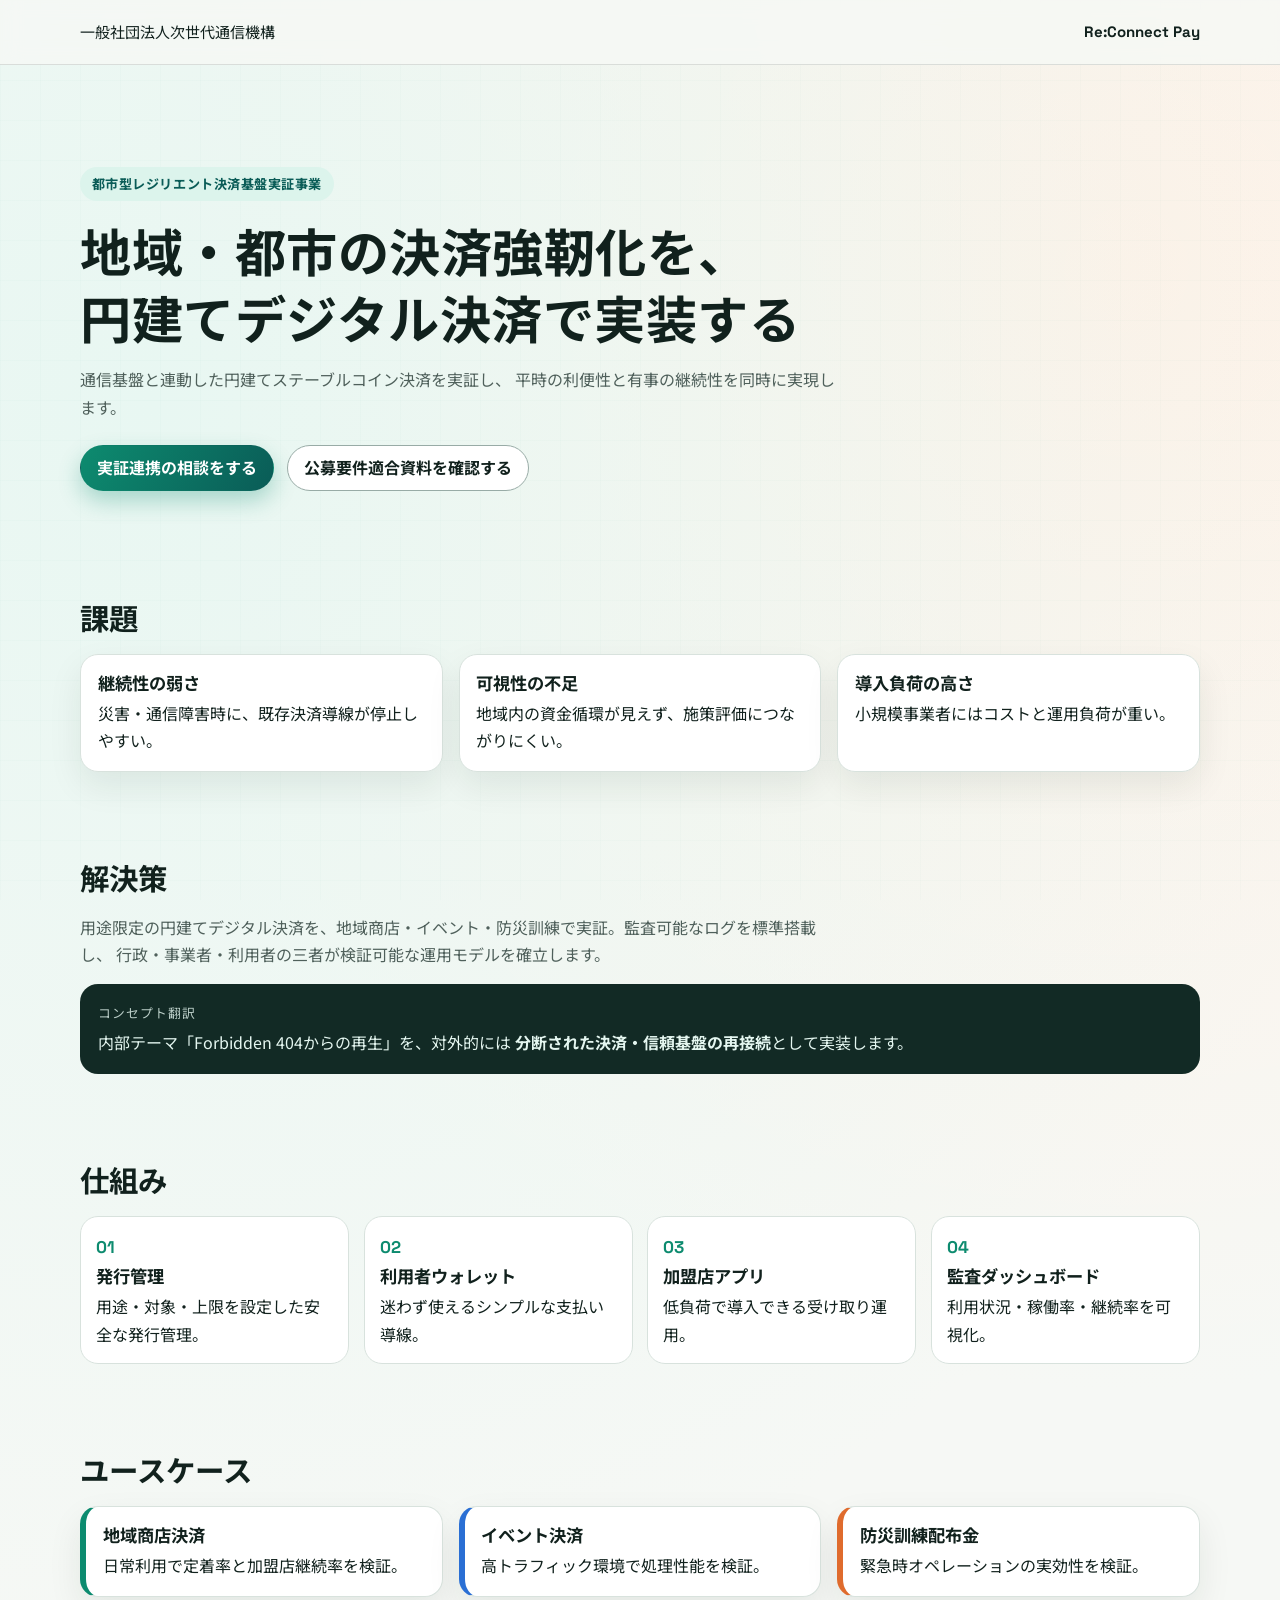
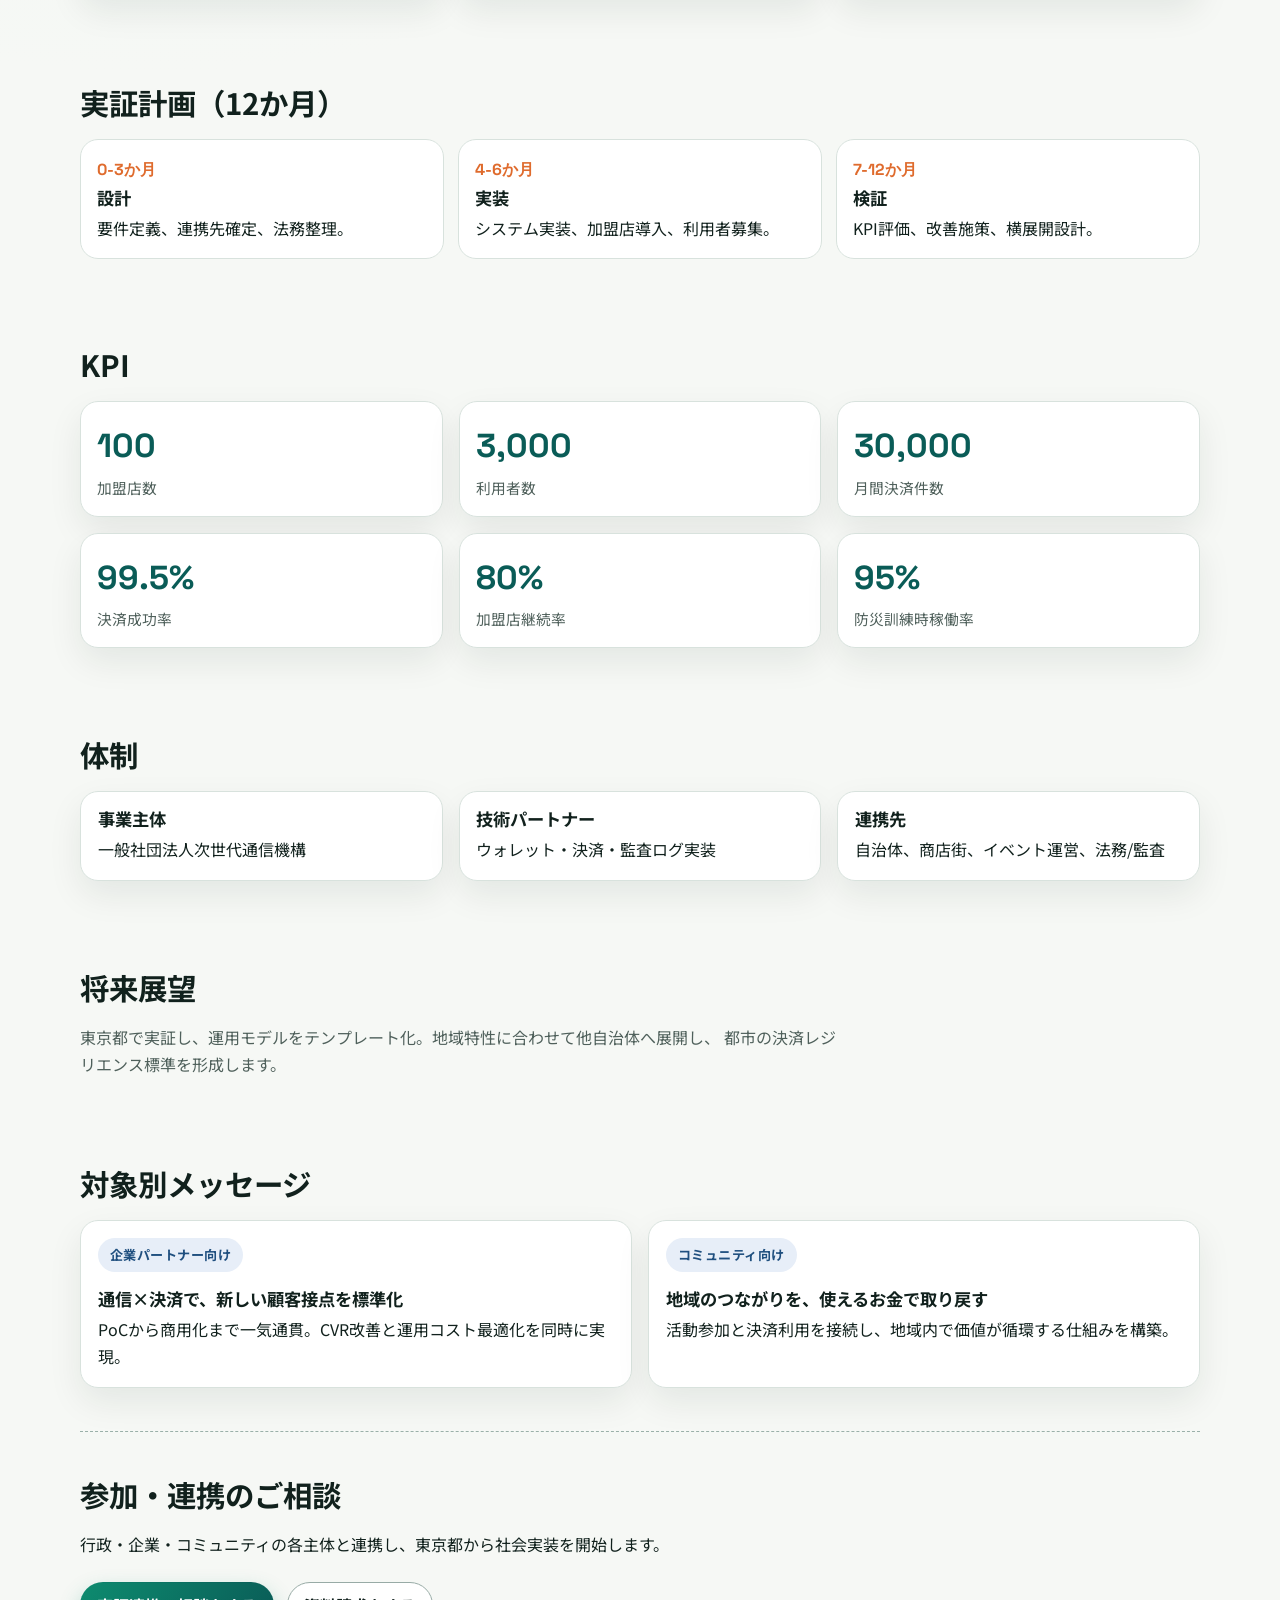
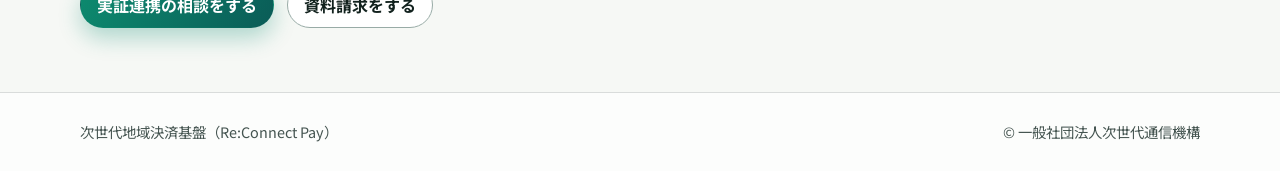
==== web/lp/index.html @ b2525b26 "Add production-ready LP page for Re:Connect Pay" ====
<!doctype html>
<html lang="ja">
  <head>
    <meta charset="UTF-8" />
    <meta name="viewport" content="width=device-width, initial-scale=1.0" />
    <title>次世代地域決済基盤 | Re:Connect Pay</title>
    <meta
      name="description"
      content="地域・都市の決済強靭化を、円建てデジタル決済で実装する。一般社団法人次世代通信機構の実証プロジェクト。"
    />
    <link rel="preconnect" href="https://fonts.googleapis.com" />
    <link rel="preconnect" href="https://fonts.gstatic.com" crossorigin />
    <link
      href="https://fonts.googleapis.com/css2?family=Noto+Sans+JP:wght@400;500;700;900&family=Space+Grotesk:wght@500;700&display=swap"
      rel="stylesheet"
    />
    <link rel="stylesheet" href="styles.css" />
  </head>
  <body>
    <div class="ambient" aria-hidden="true"></div>

    <header class="topbar">
      <div class="container topbar-inner">
        <p class="brand-ja">一般社団法人次世代通信機構</p>
        <p class="brand-en">Re:Connect Pay</p>
      </div>
    </header>

    <main>
      <section class="hero container fade-up">
        <p class="chip">都市型レジリエント決済基盤実証事業</p>
        <h1>地域・都市の決済強靭化を、<br />円建てデジタル決済で実装する</h1>
        <p class="hero-copy">
          通信基盤と連動した円建てステーブルコイン決済を実証し、
          平時の利便性と有事の継続性を同時に実現します。
        </p>
        <div class="cta-row">
          <a class="btn primary" href="#contact">実証連携の相談をする</a>
          <a class="btn ghost" href="#kpi">公募要件適合資料を確認する</a>
        </div>
      </section>

      <section class="section container fade-up" id="problem">
        <h2>課題</h2>
        <div class="grid three">
          <article class="card">
            <h3>継続性の弱さ</h3>
            <p>災害・通信障害時に、既存決済導線が停止しやすい。</p>
          </article>
          <article class="card">
            <h3>可視性の不足</h3>
            <p>地域内の資金循環が見えず、施策評価につながりにくい。</p>
          </article>
          <article class="card">
            <h3>導入負荷の高さ</h3>
            <p>小規模事業者にはコストと運用負荷が重い。</p>
          </article>
        </div>
      </section>

      <section class="section container fade-up" id="solution">
        <h2>解決策</h2>
        <p class="lead">
          用途限定の円建てデジタル決済を、地域商店・イベント・防災訓練で実証。監査可能なログを標準搭載し、
          行政・事業者・利用者の三者が検証可能な運用モデルを確立します。
        </p>
        <div class="panel">
          <p class="panel-label">コンセプト翻訳</p>
          <p>
            内部テーマ「Forbidden 404からの再生」を、対外的には
            <strong>分断された決済・信頼基盤の再接続</strong>として実装します。
          </p>
        </div>
      </section>

      <section class="section container fade-up" id="mechanism">
        <h2>仕組み</h2>
        <div class="flow">
          <div class="flow-item">
            <p class="step">01</p>
            <h3>発行管理</h3>
            <p>用途・対象・上限を設定した安全な発行管理。</p>
          </div>
          <div class="flow-item">
            <p class="step">02</p>
            <h3>利用者ウォレット</h3>
            <p>迷わず使えるシンプルな支払い導線。</p>
          </div>
          <div class="flow-item">
            <p class="step">03</p>
            <h3>加盟店アプリ</h3>
            <p>低負荷で導入できる受け取り運用。</p>
          </div>
          <div class="flow-item">
            <p class="step">04</p>
            <h3>監査ダッシュボード</h3>
            <p>利用状況・稼働率・継続率を可視化。</p>
          </div>
        </div>
      </section>

      <section class="section container fade-up" id="usecase">
        <h2>ユースケース</h2>
        <div class="grid three">
          <article class="card accent-a">
            <h3>地域商店決済</h3>
            <p>日常利用で定着率と加盟店継続率を検証。</p>
          </article>
          <article class="card accent-b">
            <h3>イベント決済</h3>
            <p>高トラフィック環境で処理性能を検証。</p>
          </article>
          <article class="card accent-c">
            <h3>防災訓練配布金</h3>
            <p>緊急時オペレーションの実効性を検証。</p>
          </article>
        </div>
      </section>

      <section class="section container fade-up" id="plan">
        <h2>実証計画（12か月）</h2>
        <div class="timeline">
          <article>
            <p class="period">0-3か月</p>
            <h3>設計</h3>
            <p>要件定義、連携先確定、法務整理。</p>
          </article>
          <article>
            <p class="period">4-6か月</p>
            <h3>実装</h3>
            <p>システム実装、加盟店導入、利用者募集。</p>
          </article>
          <article>
            <p class="period">7-12か月</p>
            <h3>検証</h3>
            <p>KPI評価、改善施策、横展開設計。</p>
          </article>
        </div>
      </section>

      <section class="section container fade-up" id="kpi">
        <h2>KPI</h2>
        <div class="grid kpi-grid">
          <article class="kpi">
            <p class="kpi-value">100</p>
            <p class="kpi-label">加盟店数</p>
          </article>
          <article class="kpi">
            <p class="kpi-value">3,000</p>
            <p class="kpi-label">利用者数</p>
          </article>
          <article class="kpi">
            <p class="kpi-value">30,000</p>
            <p class="kpi-label">月間決済件数</p>
          </article>
          <article class="kpi">
            <p class="kpi-value">99.5%</p>
            <p class="kpi-label">決済成功率</p>
          </article>
          <article class="kpi">
            <p class="kpi-value">80%</p>
            <p class="kpi-label">加盟店継続率</p>
          </article>
          <article class="kpi">
            <p class="kpi-value">95%</p>
            <p class="kpi-label">防災訓練時稼働率</p>
          </article>
        </div>
      </section>

      <section class="section container fade-up" id="team">
        <h2>体制</h2>
        <div class="grid three">
          <article class="card">
            <h3>事業主体</h3>
            <p>一般社団法人次世代通信機構</p>
          </article>
          <article class="card">
            <h3>技術パートナー</h3>
            <p>ウォレット・決済・監査ログ実装</p>
          </article>
          <article class="card">
            <h3>連携先</h3>
            <p>自治体、商店街、イベント運営、法務/監査</p>
          </article>
        </div>
      </section>

      <section class="section container fade-up" id="future">
        <h2>将来展望</h2>
        <p class="lead">
          東京都で実証し、運用モデルをテンプレート化。地域特性に合わせて他自治体へ展開し、
          都市の決済レジリエンス標準を形成します。
        </p>
      </section>

      <section class="section container fade-up" id="variants">
        <h2>対象別メッセージ</h2>
        <div class="grid two">
          <article class="card">
            <p class="chip alt">企業パートナー向け</p>
            <h3>通信×決済で、新しい顧客接点を標準化</h3>
            <p>PoCから商用化まで一気通貫。CVR改善と運用コスト最適化を同時に実現。</p>
          </article>
          <article class="card">
            <p class="chip alt">コミュニティ向け</p>
            <h3>地域のつながりを、使えるお金で取り戻す</h3>
            <p>活動参加と決済利用を接続し、地域内で価値が循環する仕組みを構築。</p>
          </article>
        </div>
      </section>

      <section class="section container contact fade-up" id="contact">
        <h2>参加・連携のご相談</h2>
        <p>
          行政・企業・コミュニティの各主体と連携し、東京都から社会実装を開始します。
        </p>
        <div class="cta-row">
          <a class="btn primary" href="mailto:info@example.org?subject=実証連携の相談">実証連携の相談をする</a>
          <a class="btn ghost" href="mailto:info@example.org?subject=資料請求">資料請求をする</a>
        </div>
      </section>
    </main>

    <footer class="footer">
      <div class="container footer-inner">
        <p>次世代地域決済基盤（Re:Connect Pay）</p>
        <p>© 一般社団法人次世代通信機構</p>
      </div>
    </footer>
  </body>
</html>
---- web/lp/styles.css ----
:root {
  --bg: #f6f8f5;
  --surface: #ffffff;
  --ink: #11211d;
  --muted: #4f605b;
  --line: #d8e2dd;
  --brand: #0d8b6f;
  --brand-deep: #0a5c57;
  --signal: #df6b2d;
  --radius: 18px;
  --shadow: 0 14px 34px rgba(17, 33, 29, 0.08);
}

* {
  box-sizing: border-box;
}

html,
body {
  margin: 0;
  padding: 0;
}

body {
  font-family: "Noto Sans JP", sans-serif;
  color: var(--ink);
  background: radial-gradient(circle at 12% 12%, #e8f7f2 0, transparent 40%),
    radial-gradient(circle at 88% 8%, #fff1e6 0, transparent 34%), var(--bg);
  line-height: 1.7;
}

.ambient {
  position: fixed;
  inset: 0;
  background-image: linear-gradient(
      rgba(13, 139, 111, 0.05) 1px,
      transparent 1px
    ),
    linear-gradient(90deg, rgba(13, 139, 111, 0.05) 1px, transparent 1px);
  background-size: 40px 40px;
  opacity: 0.35;
  pointer-events: none;
  z-index: -1;
}

.container {
  width: min(1120px, calc(100% - 2.4rem));
  margin: 0 auto;
}

.topbar {
  border-bottom: 1px solid rgba(17, 33, 29, 0.12);
  backdrop-filter: blur(10px);
  background: rgba(246, 248, 245, 0.85);
  position: sticky;
  top: 0;
  z-index: 40;
}

.topbar-inner {
  display: flex;
  justify-content: space-between;
  align-items: center;
  min-height: 64px;
}

.brand-ja,
.brand-en {
  margin: 0;
  font-size: 0.94rem;
}

.brand-en {
  font-family: "Space Grotesk", sans-serif;
  font-weight: 700;
}

.hero {
  padding: 6.4rem 0 4rem;
}

.chip {
  display: inline-flex;
  padding: 0.36rem 0.74rem;
  border-radius: 999px;
  background: #dcf4ec;
  color: var(--brand-deep);
  font-size: 0.82rem;
  font-weight: 700;
  letter-spacing: 0.04em;
  margin: 0 0 1rem;
}

.chip.alt {
  background: #e7eef8;
  color: #1f4f7f;
}

h1,
h2,
h3 {
  margin: 0;
  line-height: 1.3;
}

h1 {
  font-size: clamp(2rem, 4vw, 3.6rem);
  letter-spacing: 0.01em;
  margin-bottom: 1rem;
}

h2 {
  font-size: clamp(1.5rem, 2.3vw, 2.2rem);
  margin-bottom: 1.1rem;
}

h3 {
  font-size: 1.08rem;
  margin-bottom: 0.35rem;
}

p {
  margin: 0;
}

.hero-copy,
.lead {
  color: var(--muted);
  max-width: 760px;
}

.cta-row {
  margin-top: 1.5rem;
  display: flex;
  gap: 0.8rem;
  flex-wrap: wrap;
}

.btn {
  display: inline-flex;
  align-items: center;
  justify-content: center;
  min-height: 46px;
  padding: 0.2rem 1rem;
  border-radius: 999px;
  border: 1px solid transparent;
  font-weight: 700;
  text-decoration: none;
  transition: transform 0.2s ease, box-shadow 0.2s ease, background 0.2s ease;
}

.btn.primary {
  background: linear-gradient(120deg, var(--brand) 0%, var(--brand-deep) 100%);
  color: #fff;
  box-shadow: 0 10px 22px rgba(13, 139, 111, 0.3);
}

.btn.ghost {
  border-color: #98aba6;
  color: var(--ink);
  background: #fff;
}

.btn:hover {
  transform: translateY(-1px);
}

.section {
  padding: 2.7rem 0;
}

.grid {
  display: grid;
  gap: 1rem;
}

.grid.three {
  grid-template-columns: repeat(3, minmax(0, 1fr));
}

.grid.two {
  grid-template-columns: repeat(2, minmax(0, 1fr));
}

.card {
  background: var(--surface);
  border: 1px solid var(--line);
  border-radius: var(--radius);
  padding: 1.05rem;
  box-shadow: var(--shadow);
}

.accent-a {
  border-left: 6px solid #0c8b6f;
}

.accent-b {
  border-left: 6px solid #2a6fd4;
}

.accent-c {
  border-left: 6px solid #df6b2d;
}

.panel {
  margin-top: 1rem;
  background: #122a25;
  color: #e4f6f0;
  border-radius: var(--radius);
  padding: 1.1rem;
}

.panel-label {
  font-size: 0.8rem;
  letter-spacing: 0.08em;
  text-transform: uppercase;
  opacity: 0.8;
  margin-bottom: 0.35rem;
}

.flow {
  display: grid;
  grid-template-columns: repeat(4, minmax(0, 1fr));
  gap: 0.9rem;
}

.flow-item {
  background: var(--surface);
  border: 1px solid var(--line);
  border-radius: var(--radius);
  padding: 0.95rem;
}

.step {
  display: inline-flex;
  font-family: "Space Grotesk", sans-serif;
  color: var(--brand);
  font-weight: 700;
  font-size: 1.06rem;
  margin-bottom: 0.25rem;
}

.timeline {
  display: grid;
  grid-template-columns: repeat(3, minmax(0, 1fr));
  gap: 0.9rem;
}

.timeline article {
  border: 1px solid var(--line);
  border-radius: var(--radius);
  background: #fff;
  padding: 1rem;
}

.period {
  font-family: "Space Grotesk", sans-serif;
  color: var(--signal);
  font-weight: 700;
  margin-bottom: 0.2rem;
}

.kpi-grid {
  grid-template-columns: repeat(3, minmax(0, 1fr));
}

.kpi {
  background: #fff;
  border: 1px solid var(--line);
  border-radius: var(--radius);
  padding: 1rem;
  box-shadow: var(--shadow);
}

.kpi-value {
  font-size: clamp(1.6rem, 2.6vw, 2.4rem);
  font-family: "Space Grotesk", sans-serif;
  font-weight: 700;
  color: var(--brand-deep);
}

.kpi-label {
  color: var(--muted);
  font-size: 0.92rem;
}

.contact {
  border-top: 1px dashed #9bb0a9;
}

.footer {
  margin-top: 1.3rem;
  border-top: 1px solid rgba(17, 33, 29, 0.15);
  background: rgba(255, 255, 255, 0.7);
}

.footer-inner {
  min-height: 78px;
  display: flex;
  justify-content: space-between;
  align-items: center;
  gap: 1rem;
  color: #445450;
  font-size: 0.9rem;
}

.fade-up {
  animation: fadeUp 0.6s ease both;
}

.section.fade-up {
  animation-delay: 0.08s;
}

@keyframes fadeUp {
  from {
    opacity: 0;
    transform: translateY(10px);
  }
  to {
    opacity: 1;
    transform: translateY(0);
  }
}

@media (max-width: 980px) {
  .grid.three,
  .flow,
  .timeline,
  .kpi-grid {
    grid-template-columns: repeat(2, minmax(0, 1fr));
  }
}

@media (max-width: 720px) {
  .hero {
    padding-top: 4.6rem;
  }

  .grid.three,
  .grid.two,
  .flow,
  .timeline,
  .kpi-grid,
  .footer-inner {
    grid-template-columns: 1fr;
    display: grid;
  }

  .footer-inner {
    padding: 0.9rem 0;
  }

  .topbar-inner {
    min-height: 58px;
    flex-direction: column;
    justify-content: center;
    align-items: flex-start;
    gap: 0.12rem;
    padding: 0.45rem 0;
  }
}
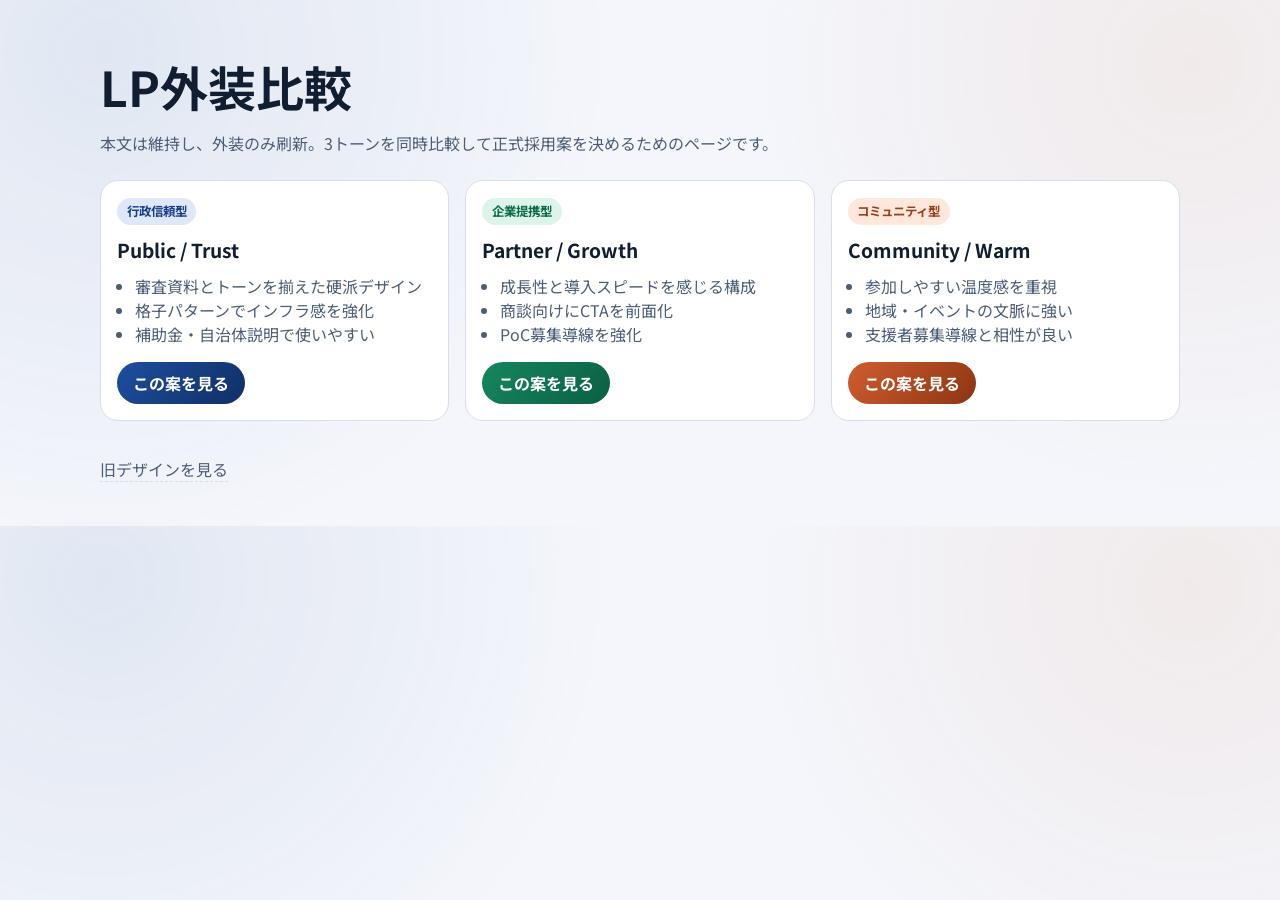
==== commit b657bd6a: "Add three LP visual variants and comparison hub" ====
--- a/web/lp/index.html
+++ b/web/lp/index.html
@@ -3,230 +3,121 @@
   <head>
     <meta charset="UTF-8" />
     <meta name="viewport" content="width=device-width, initial-scale=1.0" />
-    <title>次世代地域決済基盤 | Re:Connect Pay</title>
-    <meta
-      name="description"
-      content="地域・都市の決済強靭化を、円建てデジタル決済で実装する。一般社団法人次世代通信機構の実証プロジェクト。"
-    />
+    <title>LP外装比較 | Re:Connect Pay</title>
+    <meta name="description" content="行政信頼型・企業提携型・コミュニティ型のLP外装比較ページ。" />
     <link rel="preconnect" href="https://fonts.googleapis.com" />
     <link rel="preconnect" href="https://fonts.gstatic.com" crossorigin />
-    <link
-      href="https://fonts.googleapis.com/css2?family=Noto+Sans+JP:wght@400;500;700;900&family=Space+Grotesk:wght@500;700&display=swap"
-      rel="stylesheet"
-    />
-    <link rel="stylesheet" href="styles.css" />
+    <link href="https://fonts.googleapis.com/css2?family=Noto+Sans+JP:wght@400;500;700;900&family=Space+Grotesk:wght@500;700&display=swap" rel="stylesheet" />
+    <style>
+      :root {
+        --bg: #f4f6fb;
+        --ink: #111d30;
+        --muted: #4c5d77;
+        --line: #d6deeb;
+        --a: #1d4f9f;
+        --b: #12845d;
+        --c: #c85d2e;
+      }
+      * { box-sizing: border-box; }
+      body {
+        margin: 0;
+        font-family: "Noto Sans JP", sans-serif;
+        color: var(--ink);
+        background: radial-gradient(circle at 8% 10%, rgba(29,79,159,.09), transparent 40%),
+          radial-gradient(circle at 93% 12%, rgba(200,93,46,.08), transparent 34%), var(--bg);
+      }
+      .wrap { width: min(1080px, calc(100% - 2rem)); margin: 0 auto; }
+      header { padding: 3.2rem 0 1.6rem; }
+      h1 { margin: 0 0 .6rem; font-size: clamp(1.8rem, 4vw, 3rem); }
+      p { margin: 0; color: var(--muted); }
+      .cards {
+        display: grid;
+        grid-template-columns: repeat(3, minmax(0, 1fr));
+        gap: 1rem;
+        padding-bottom: 2.2rem;
+      }
+      .card {
+        background: #fff;
+        border: 1px solid var(--line);
+        border-radius: 18px;
+        padding: 1rem;
+      }
+      .tag { display: inline-flex; border-radius: 999px; padding: .28rem .6rem; font-size: .78rem; font-weight: 700; margin-bottom: .7rem; }
+      .ta { background: #dfe8f8; color: #173f83; }
+      .tb { background: #ddf4ea; color: #0c6a4a; }
+      .tc { background: #ffe8db; color: #9a3e1a; }
+      .card h2 { margin: 0 0 .5rem; font-size: 1.2rem; }
+      .card ul { margin: .65rem 0 1rem 1.1rem; padding: 0; color: var(--muted); }
+      .btn {
+        display: inline-flex;
+        min-height: 42px;
+        align-items: center;
+        border-radius: 999px;
+        padding: 0 1rem;
+        text-decoration: none;
+        color: #fff;
+        font-weight: 700;
+      }
+      .ba { background: linear-gradient(130deg, #1d4f9f, #102f66); }
+      .bb { background: linear-gradient(130deg, #15875f, #0a5f42); }
+      .bc { background: linear-gradient(130deg, #d05d2f, #8d3512); }
+      .footer-links {
+        display: flex;
+        gap: .7rem;
+        flex-wrap: wrap;
+        padding-bottom: 2.8rem;
+      }
+      .footer-links a { color: var(--muted); text-decoration: none; border-bottom: 1px dashed var(--line); }
+      @media (max-width: 860px) {
+        .cards { grid-template-columns: 1fr; }
+      }
+    </style>
   </head>
   <body>
-    <div class="ambient" aria-hidden="true"></div>
+    <div class="wrap">
+      <header>
+        <h1>LP外装比較</h1>
+        <p>本文は維持し、外装のみ刷新。3トーンを同時比較して正式採用案を決めるためのページです。</p>
+      </header>
 
-    <header class="topbar">
-      <div class="container topbar-inner">
-        <p class="brand-ja">一般社団法人次世代通信機構</p>
-        <p class="brand-en">Re:Connect Pay</p>
-      </div>
-    </header>
+      <section class="cards">
+        <article class="card">
+          <span class="tag ta">行政信頼型</span>
+          <h2>Public / Trust</h2>
+          <ul>
+            <li>審査資料とトーンを揃えた硬派デザイン</li>
+            <li>格子パターンでインフラ感を強化</li>
+            <li>補助金・自治体説明で使いやすい</li>
+          </ul>
+          <a class="btn ba" href="admin.html">この案を見る</a>
+        </article>
 
-    <main>
-      <section class="hero container fade-up">
-        <p class="chip">都市型レジリエント決済基盤実証事業</p>
-        <h1>地域・都市の決済強靭化を、<br />円建てデジタル決済で実装する</h1>
-        <p class="hero-copy">
-          通信基盤と連動した円建てステーブルコイン決済を実証し、
-          平時の利便性と有事の継続性を同時に実現します。
-        </p>
-        <div class="cta-row">
-          <a class="btn primary" href="#contact">実証連携の相談をする</a>
-          <a class="btn ghost" href="#kpi">公募要件適合資料を確認する</a>
-        </div>
+        <article class="card">
+          <span class="tag tb">企業提携型</span>
+          <h2>Partner / Growth</h2>
+          <ul>
+            <li>成長性と導入スピードを感じる構成</li>
+            <li>商談向けにCTAを前面化</li>
+            <li>PoC募集導線を強化</li>
+          </ul>
+          <a class="btn bb" href="business.html">この案を見る</a>
+        </article>
+
+        <article class="card">
+          <span class="tag tc">コミュニティ型</span>
+          <h2>Community / Warm</h2>
+          <ul>
+            <li>参加しやすい温度感を重視</li>
+            <li>地域・イベントの文脈に強い</li>
+            <li>支援者募集導線と相性が良い</li>
+          </ul>
+          <a class="btn bc" href="community.html">この案を見る</a>
+        </article>
       </section>
 
-      <section class="section container fade-up" id="problem">
-        <h2>課題</h2>
-        <div class="grid three">
-          <article class="card">
-            <h3>継続性の弱さ</h3>
-            <p>災害・通信障害時に、既存決済導線が停止しやすい。</p>
-          </article>
-          <article class="card">
-            <h3>可視性の不足</h3>
-            <p>地域内の資金循環が見えず、施策評価につながりにくい。</p>
-          </article>
-          <article class="card">
-            <h3>導入負荷の高さ</h3>
-            <p>小規模事業者にはコストと運用負荷が重い。</p>
-          </article>
-        </div>
-      </section>
-
-      <section class="section container fade-up" id="solution">
-        <h2>解決策</h2>
-        <p class="lead">
-          用途限定の円建てデジタル決済を、地域商店・イベント・防災訓練で実証。監査可能なログを標準搭載し、
-          行政・事業者・利用者の三者が検証可能な運用モデルを確立します。
-        </p>
-        <div class="panel">
-          <p class="panel-label">コンセプト翻訳</p>
-          <p>
-            内部テーマ「Forbidden 404からの再生」を、対外的には
-            <strong>分断された決済・信頼基盤の再接続</strong>として実装します。
-          </p>
-        </div>
-      </section>
-
-      <section class="section container fade-up" id="mechanism">
-        <h2>仕組み</h2>
-        <div class="flow">
-          <div class="flow-item">
-            <p class="step">01</p>
-            <h3>発行管理</h3>
-            <p>用途・対象・上限を設定した安全な発行管理。</p>
-          </div>
-          <div class="flow-item">
-            <p class="step">02</p>
-            <h3>利用者ウォレット</h3>
-            <p>迷わず使えるシンプルな支払い導線。</p>
-          </div>
-          <div class="flow-item">
-            <p class="step">03</p>
-            <h3>加盟店アプリ</h3>
-            <p>低負荷で導入できる受け取り運用。</p>
-          </div>
-          <div class="flow-item">
-            <p class="step">04</p>
-            <h3>監査ダッシュボード</h3>
-            <p>利用状況・稼働率・継続率を可視化。</p>
-          </div>
-        </div>
-      </section>
-
-      <section class="section container fade-up" id="usecase">
-        <h2>ユースケース</h2>
-        <div class="grid three">
-          <article class="card accent-a">
-            <h3>地域商店決済</h3>
-            <p>日常利用で定着率と加盟店継続率を検証。</p>
-          </article>
-          <article class="card accent-b">
-            <h3>イベント決済</h3>
-            <p>高トラフィック環境で処理性能を検証。</p>
-          </article>
-          <article class="card accent-c">
-            <h3>防災訓練配布金</h3>
-            <p>緊急時オペレーションの実効性を検証。</p>
-          </article>
-        </div>
-      </section>
-
-      <section class="section container fade-up" id="plan">
-        <h2>実証計画（12か月）</h2>
-        <div class="timeline">
-          <article>
-            <p class="period">0-3か月</p>
-            <h3>設計</h3>
-            <p>要件定義、連携先確定、法務整理。</p>
-          </article>
-          <article>
-            <p class="period">4-6か月</p>
-            <h3>実装</h3>
-            <p>システム実装、加盟店導入、利用者募集。</p>
-          </article>
-          <article>
-            <p class="period">7-12か月</p>
-            <h3>検証</h3>
-            <p>KPI評価、改善施策、横展開設計。</p>
-          </article>
-        </div>
-      </section>
-
-      <section class="section container fade-up" id="kpi">
-        <h2>KPI</h2>
-        <div class="grid kpi-grid">
-          <article class="kpi">
-            <p class="kpi-value">100</p>
-            <p class="kpi-label">加盟店数</p>
-          </article>
-          <article class="kpi">
-            <p class="kpi-value">3,000</p>
-            <p class="kpi-label">利用者数</p>
-          </article>
-          <article class="kpi">
-            <p class="kpi-value">30,000</p>
-            <p class="kpi-label">月間決済件数</p>
-          </article>
-          <article class="kpi">
-            <p class="kpi-value">99.5%</p>
-            <p class="kpi-label">決済成功率</p>
-          </article>
-          <article class="kpi">
-            <p class="kpi-value">80%</p>
-            <p class="kpi-label">加盟店継続率</p>
-          </article>
-          <article class="kpi">
-            <p class="kpi-value">95%</p>
-            <p class="kpi-label">防災訓練時稼働率</p>
-          </article>
-        </div>
-      </section>
-
-      <section class="section container fade-up" id="team">
-        <h2>体制</h2>
-        <div class="grid three">
-          <article class="card">
-            <h3>事業主体</h3>
-            <p>一般社団法人次世代通信機構</p>
-          </article>
-          <article class="card">
-            <h3>技術パートナー</h3>
-            <p>ウォレット・決済・監査ログ実装</p>
-          </article>
-          <article class="card">
-            <h3>連携先</h3>
-            <p>自治体、商店街、イベント運営、法務/監査</p>
-          </article>
-        </div>
-      </section>
-
-      <section class="section container fade-up" id="future">
-        <h2>将来展望</h2>
-        <p class="lead">
-          東京都で実証し、運用モデルをテンプレート化。地域特性に合わせて他自治体へ展開し、
-          都市の決済レジリエンス標準を形成します。
-        </p>
-      </section>
-
-      <section class="section container fade-up" id="variants">
-        <h2>対象別メッセージ</h2>
-        <div class="grid two">
-          <article class="card">
-            <p class="chip alt">企業パートナー向け</p>
-            <h3>通信×決済で、新しい顧客接点を標準化</h3>
-            <p>PoCから商用化まで一気通貫。CVR改善と運用コスト最適化を同時に実現。</p>
-          </article>
-          <article class="card">
-            <p class="chip alt">コミュニティ向け</p>
-            <h3>地域のつながりを、使えるお金で取り戻す</h3>
-            <p>活動参加と決済利用を接続し、地域内で価値が循環する仕組みを構築。</p>
-          </article>
-        </div>
-      </section>
-
-      <section class="section container contact fade-up" id="contact">
-        <h2>参加・連携のご相談</h2>
-        <p>
-          行政・企業・コミュニティの各主体と連携し、東京都から社会実装を開始します。
-        </p>
-        <div class="cta-row">
-          <a class="btn primary" href="mailto:info@example.org?subject=実証連携の相談">実証連携の相談をする</a>
-          <a class="btn ghost" href="mailto:info@example.org?subject=資料請求">資料請求をする</a>
-        </div>
-      </section>
-    </main>
-
-    <footer class="footer">
-      <div class="container footer-inner">
-        <p>次世代地域決済基盤（Re:Connect Pay）</p>
-        <p>© 一般社団法人次世代通信機構</p>
+      <div class="footer-links">
+        <a href="index-legacy.html">旧デザインを見る</a>
       </div>
-    </footer>
+    </div>
   </body>
 </html>
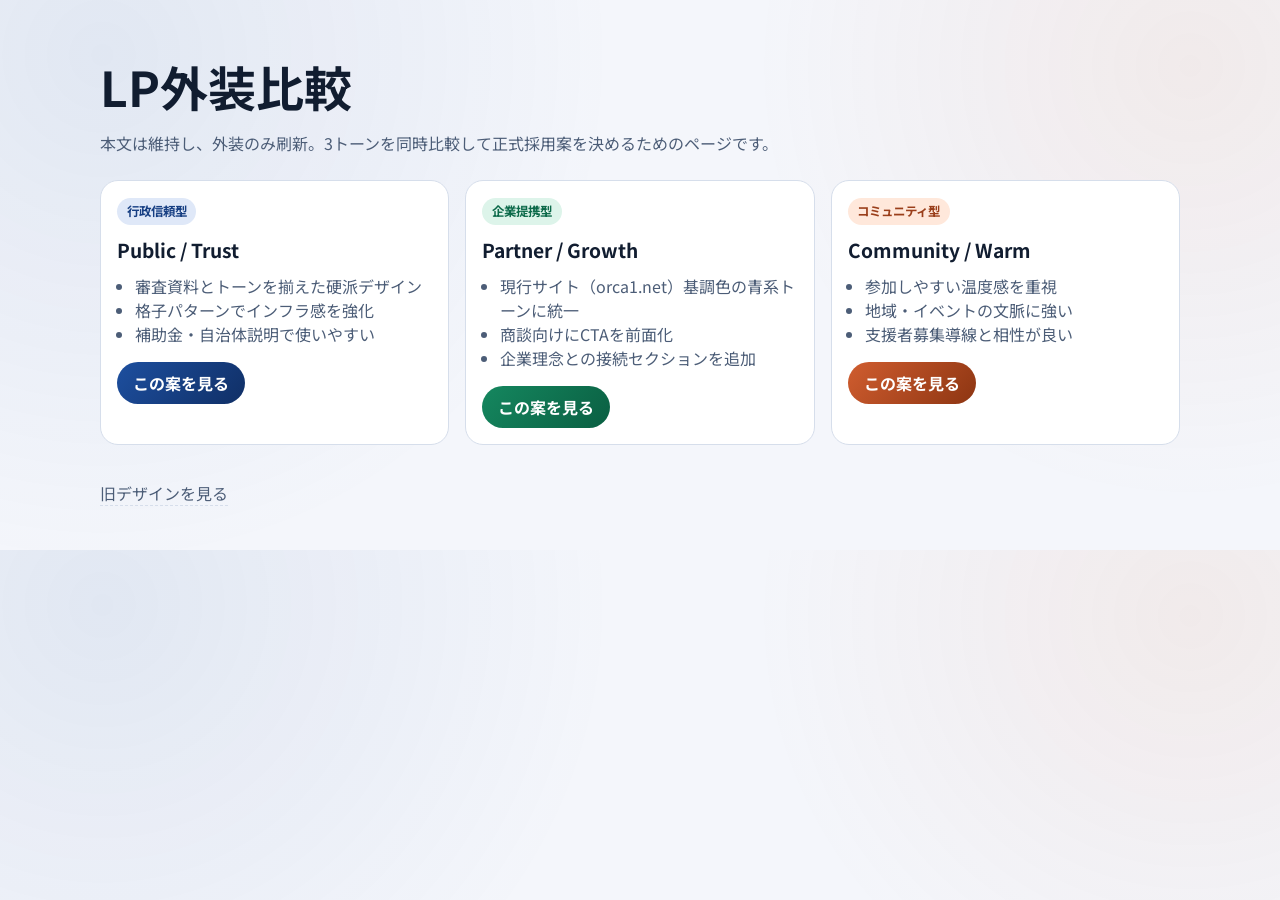
==== commit 9b4d758b: "Align business LP with orca1 brand colors and philosophy" ====
--- a/web/lp/index.html
+++ b/web/lp/index.html
@@ -96,9 +96,9 @@
           <span class="tag tb">企業提携型</span>
           <h2>Partner / Growth</h2>
           <ul>
-            <li>成長性と導入スピードを感じる構成</li>
+            <li>現行サイト（orca1.net）基調色の青系トーンに統一</li>
             <li>商談向けにCTAを前面化</li>
-            <li>PoC募集導線を強化</li>
+            <li>企業理念との接続セクションを追加</li>
           </ul>
           <a class="btn bb" href="business.html">この案を見る</a>
         </article>
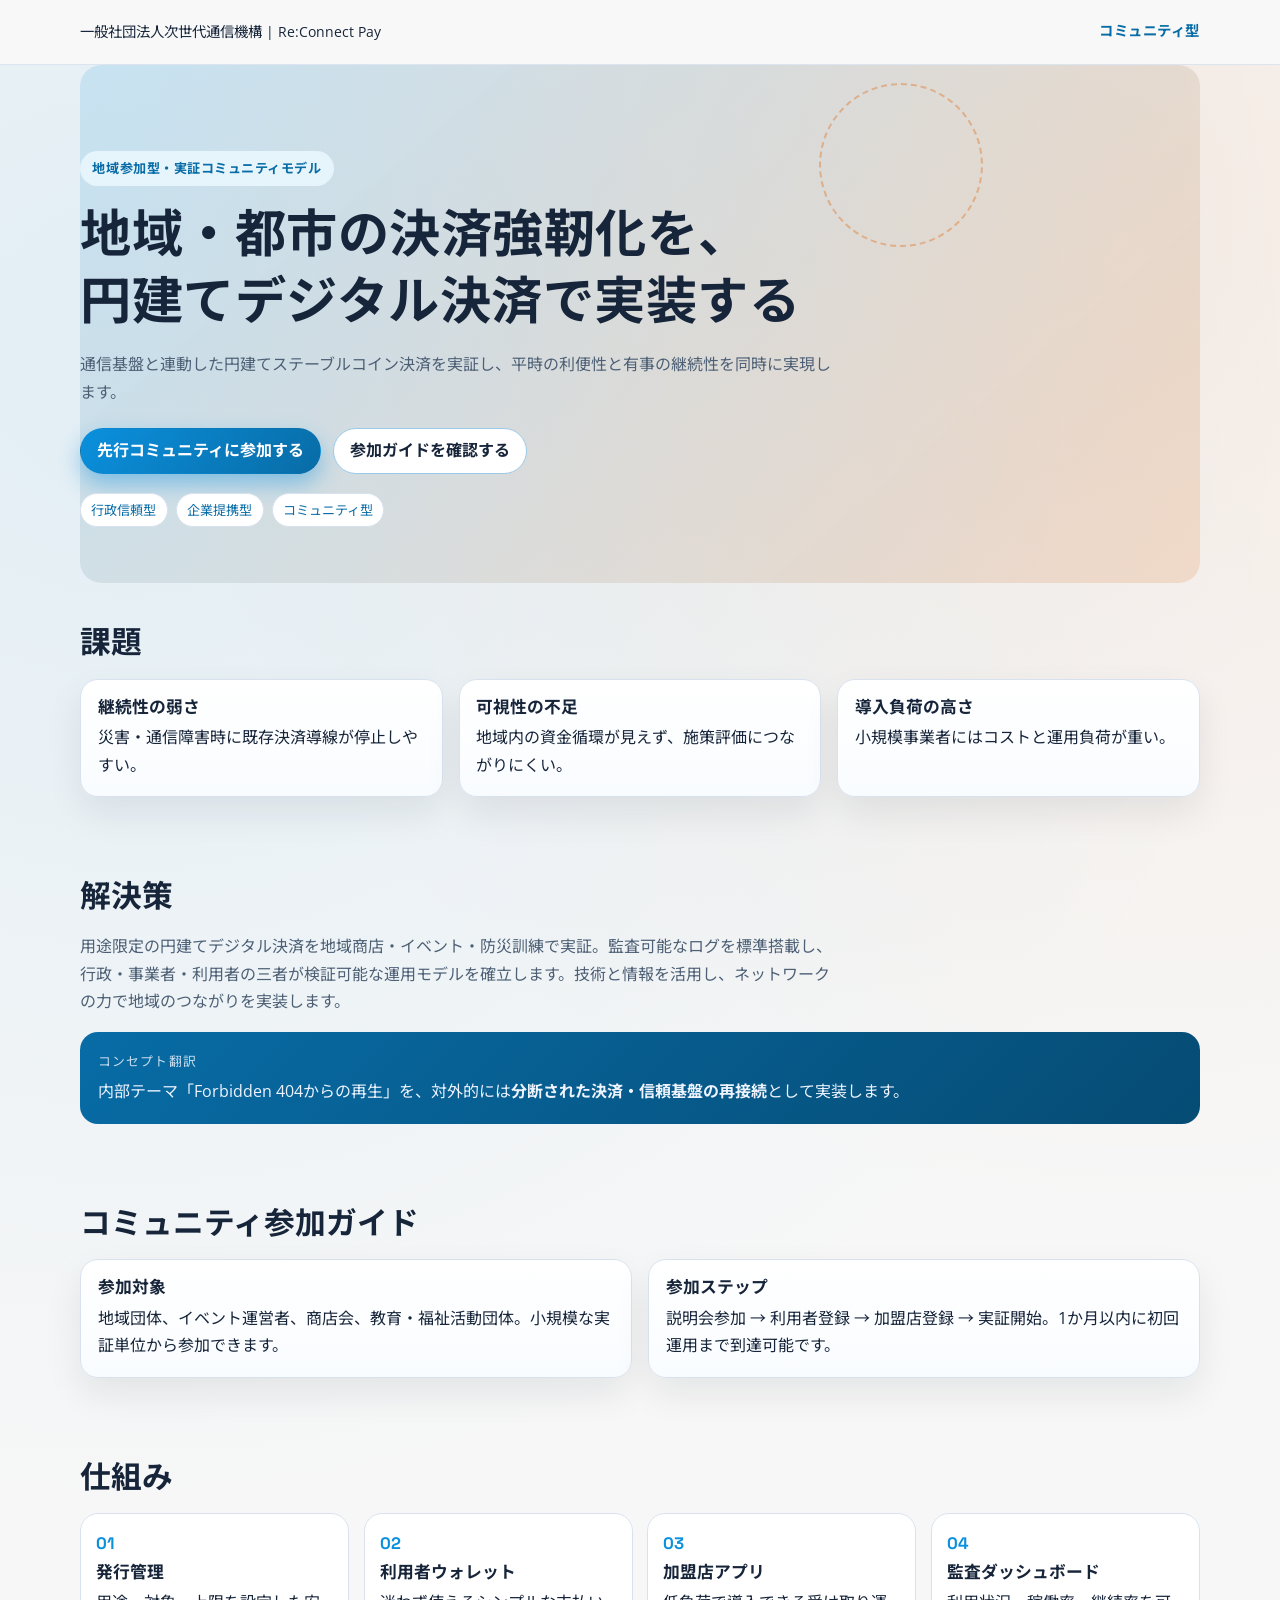
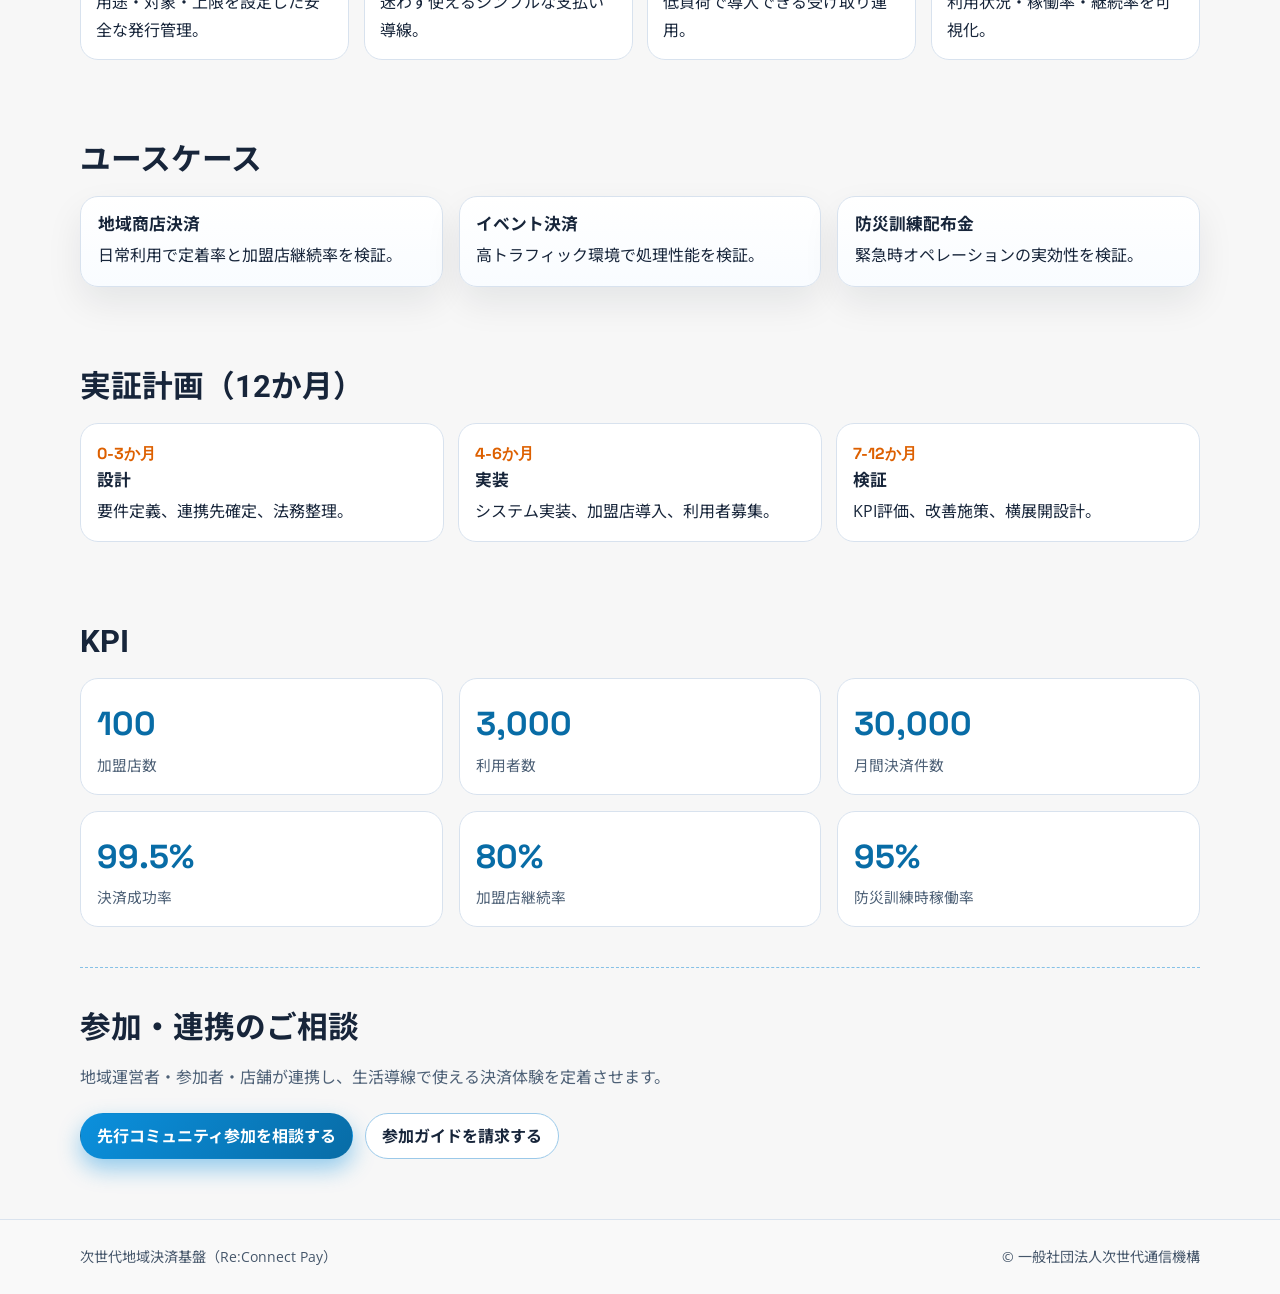
==== commit d367cc56: "Set community LP as default entry and record direction" ====
--- a/web/lp/index.html
+++ b/web/lp/index.html
@@ -3,121 +3,126 @@
   <head>
     <meta charset="UTF-8" />
     <meta name="viewport" content="width=device-width, initial-scale=1.0" />
-    <title>LP外装比較 | Re:Connect Pay</title>
-    <meta name="description" content="行政信頼型・企業提携型・コミュニティ型のLP外装比較ページ。" />
+    <title>コミュニティ型LP | 次世代地域決済基盤</title>
+    <meta name="description" content="地域コミュニティ向けに参加導線と信頼性を両立したLPデザイン。" />
     <link rel="preconnect" href="https://fonts.googleapis.com" />
     <link rel="preconnect" href="https://fonts.gstatic.com" crossorigin />
+    <link href="https://fonts.googleapis.com/css2?family=Open+Sans:wght@400;600;700&family=Roboto:wght@500;700&display=swap" rel="stylesheet" />
     <link href="https://fonts.googleapis.com/css2?family=Noto+Sans+JP:wght@400;500;700;900&family=Space+Grotesk:wght@500;700&display=swap" rel="stylesheet" />
-    <style>
-      :root {
-        --bg: #f4f6fb;
-        --ink: #111d30;
-        --muted: #4c5d77;
-        --line: #d6deeb;
-        --a: #1d4f9f;
-        --b: #12845d;
-        --c: #c85d2e;
-      }
-      * { box-sizing: border-box; }
-      body {
-        margin: 0;
-        font-family: "Noto Sans JP", sans-serif;
-        color: var(--ink);
-        background: radial-gradient(circle at 8% 10%, rgba(29,79,159,.09), transparent 40%),
-          radial-gradient(circle at 93% 12%, rgba(200,93,46,.08), transparent 34%), var(--bg);
-      }
-      .wrap { width: min(1080px, calc(100% - 2rem)); margin: 0 auto; }
-      header { padding: 3.2rem 0 1.6rem; }
-      h1 { margin: 0 0 .6rem; font-size: clamp(1.8rem, 4vw, 3rem); }
-      p { margin: 0; color: var(--muted); }
-      .cards {
-        display: grid;
-        grid-template-columns: repeat(3, minmax(0, 1fr));
-        gap: 1rem;
-        padding-bottom: 2.2rem;
-      }
-      .card {
-        background: #fff;
-        border: 1px solid var(--line);
-        border-radius: 18px;
-        padding: 1rem;
-      }
-      .tag { display: inline-flex; border-radius: 999px; padding: .28rem .6rem; font-size: .78rem; font-weight: 700; margin-bottom: .7rem; }
-      .ta { background: #dfe8f8; color: #173f83; }
-      .tb { background: #ddf4ea; color: #0c6a4a; }
-      .tc { background: #ffe8db; color: #9a3e1a; }
-      .card h2 { margin: 0 0 .5rem; font-size: 1.2rem; }
-      .card ul { margin: .65rem 0 1rem 1.1rem; padding: 0; color: var(--muted); }
-      .btn {
-        display: inline-flex;
-        min-height: 42px;
-        align-items: center;
-        border-radius: 999px;
-        padding: 0 1rem;
-        text-decoration: none;
-        color: #fff;
-        font-weight: 700;
-      }
-      .ba { background: linear-gradient(130deg, #1d4f9f, #102f66); }
-      .bb { background: linear-gradient(130deg, #15875f, #0a5f42); }
-      .bc { background: linear-gradient(130deg, #d05d2f, #8d3512); }
-      .footer-links {
-        display: flex;
-        gap: .7rem;
-        flex-wrap: wrap;
-        padding-bottom: 2.8rem;
-      }
-      .footer-links a { color: var(--muted); text-decoration: none; border-bottom: 1px dashed var(--line); }
-      @media (max-width: 860px) {
-        .cards { grid-template-columns: 1fr; }
-      }
-    </style>
+    <link rel="stylesheet" href="base.css" />
+    <link rel="stylesheet" href="theme-community.css" />
   </head>
   <body>
-    <div class="wrap">
-      <header>
-        <h1>LP外装比較</h1>
-        <p>本文は維持し、外装のみ刷新。3トーンを同時比較して正式採用案を決めるためのページです。</p>
-      </header>
+    <header class="topbar">
+      <div class="container topbar-inner">
+        <p class="brand">一般社団法人次世代通信機構 | Re:Connect Pay</p>
+        <p class="mode">コミュニティ型</p>
+      </div>
+    </header>
 
-      <section class="cards">
-        <article class="card">
-          <span class="tag ta">行政信頼型</span>
-          <h2>Public / Trust</h2>
-          <ul>
-            <li>審査資料とトーンを揃えた硬派デザイン</li>
-            <li>格子パターンでインフラ感を強化</li>
-            <li>補助金・自治体説明で使いやすい</li>
-          </ul>
-          <a class="btn ba" href="admin.html">この案を見る</a>
-        </article>
-
-        <article class="card">
-          <span class="tag tb">企業提携型</span>
-          <h2>Partner / Growth</h2>
-          <ul>
-            <li>現行サイト（orca1.net）基調色の青系トーンに統一</li>
-            <li>商談向けにCTAを前面化</li>
-            <li>企業理念との接続セクションを追加</li>
-          </ul>
-          <a class="btn bb" href="business.html">この案を見る</a>
-        </article>
-
-        <article class="card">
-          <span class="tag tc">コミュニティ型</span>
-          <h2>Community / Warm</h2>
-          <ul>
-            <li>参加しやすい温度感を重視</li>
-            <li>地域・イベントの文脈に強い</li>
-            <li>支援者募集導線と相性が良い</li>
-          </ul>
-          <a class="btn bc" href="community.html">この案を見る</a>
-        </article>
+    <main>
+      <section class="hero container fade-up">
+        <p class="chip">地域参加型・実証コミュニティモデル</p>
+        <h1>地域・都市の決済強靭化を、<br />円建てデジタル決済で実装する</h1>
+        <p class="hero-copy">通信基盤と連動した円建てステーブルコイン決済を実証し、平時の利便性と有事の継続性を同時に実現します。</p>
+        <div class="cta-row">
+          <a class="btn primary" href="#contact">先行コミュニティに参加する</a>
+          <a class="btn ghost" href="#guide">参加ガイドを確認する</a>
+        </div>
+        <div class="switch-links">
+          <a href="admin.html">行政信頼型</a>
+          <a href="business.html">企業提携型</a>
+          <a href="community.html">コミュニティ型</a>
+        </div>
       </section>
 
-      <div class="footer-links">
-        <a href="index-legacy.html">旧デザインを見る</a>
+      <section class="section container fade-up" id="problem">
+        <h2>課題</h2>
+        <div class="grid three">
+          <article class="card"><h3>継続性の弱さ</h3><p>災害・通信障害時に既存決済導線が停止しやすい。</p></article>
+          <article class="card"><h3>可視性の不足</h3><p>地域内の資金循環が見えず、施策評価につながりにくい。</p></article>
+          <article class="card"><h3>導入負荷の高さ</h3><p>小規模事業者にはコストと運用負荷が重い。</p></article>
+        </div>
+      </section>
+
+      <section class="section container fade-up" id="solution">
+        <h2>解決策</h2>
+        <p class="lead">用途限定の円建てデジタル決済を地域商店・イベント・防災訓練で実証。監査可能なログを標準搭載し、行政・事業者・利用者の三者が検証可能な運用モデルを確立します。技術と情報を活用し、ネットワークの力で地域のつながりを実装します。</p>
+        <div class="panel">
+          <p class="panel-label">コンセプト翻訳</p>
+          <p>内部テーマ「Forbidden 404からの再生」を、対外的には<strong>分断された決済・信頼基盤の再接続</strong>として実装します。</p>
+        </div>
+      </section>
+
+      <section class="section container fade-up" id="guide">
+        <h2>コミュニティ参加ガイド</h2>
+        <div class="grid two">
+          <article class="card">
+            <h3>参加対象</h3>
+            <p>地域団体、イベント運営者、商店会、教育・福祉活動団体。小規模な実証単位から参加できます。</p>
+          </article>
+          <article class="card">
+            <h3>参加ステップ</h3>
+            <p>説明会参加 → 利用者登録 → 加盟店登録 → 実証開始。1か月以内に初回運用まで到達可能です。</p>
+          </article>
+        </div>
+      </section>
+
+      <section class="section container fade-up" id="mechanism">
+        <h2>仕組み</h2>
+        <div class="flow">
+          <div class="flow-item"><p class="step">01</p><h3>発行管理</h3><p>用途・対象・上限を設定した安全な発行管理。</p></div>
+          <div class="flow-item"><p class="step">02</p><h3>利用者ウォレット</h3><p>迷わず使えるシンプルな支払い導線。</p></div>
+          <div class="flow-item"><p class="step">03</p><h3>加盟店アプリ</h3><p>低負荷で導入できる受け取り運用。</p></div>
+          <div class="flow-item"><p class="step">04</p><h3>監査ダッシュボード</h3><p>利用状況・稼働率・継続率を可視化。</p></div>
+        </div>
+      </section>
+
+      <section class="section container fade-up" id="usecase">
+        <h2>ユースケース</h2>
+        <div class="grid three">
+          <article class="card"><h3>地域商店決済</h3><p>日常利用で定着率と加盟店継続率を検証。</p></article>
+          <article class="card"><h3>イベント決済</h3><p>高トラフィック環境で処理性能を検証。</p></article>
+          <article class="card"><h3>防災訓練配布金</h3><p>緊急時オペレーションの実効性を検証。</p></article>
+        </div>
+      </section>
+
+      <section class="section container fade-up" id="plan">
+        <h2>実証計画（12か月）</h2>
+        <div class="timeline">
+          <article><p class="period">0-3か月</p><h3>設計</h3><p>要件定義、連携先確定、法務整理。</p></article>
+          <article><p class="period">4-6か月</p><h3>実装</h3><p>システム実装、加盟店導入、利用者募集。</p></article>
+          <article><p class="period">7-12か月</p><h3>検証</h3><p>KPI評価、改善施策、横展開設計。</p></article>
+        </div>
+      </section>
+
+      <section class="section container fade-up" id="kpi">
+        <h2>KPI</h2>
+        <div class="grid kpi-grid">
+          <article class="kpi"><p class="kpi-value">100</p><p class="kpi-label">加盟店数</p></article>
+          <article class="kpi"><p class="kpi-value">3,000</p><p class="kpi-label">利用者数</p></article>
+          <article class="kpi"><p class="kpi-value">30,000</p><p class="kpi-label">月間決済件数</p></article>
+          <article class="kpi"><p class="kpi-value">99.5%</p><p class="kpi-label">決済成功率</p></article>
+          <article class="kpi"><p class="kpi-value">80%</p><p class="kpi-label">加盟店継続率</p></article>
+          <article class="kpi"><p class="kpi-value">95%</p><p class="kpi-label">防災訓練時稼働率</p></article>
+        </div>
+      </section>
+
+      <section class="section container contact fade-up" id="contact">
+        <h2>参加・連携のご相談</h2>
+        <p class="lead">地域運営者・参加者・店舗が連携し、生活導線で使える決済体験を定着させます。</p>
+        <div class="cta-row">
+          <a class="btn primary" href="mailto:info@example.org?subject=先行コミュニティ参加相談">先行コミュニティ参加を相談する</a>
+          <a class="btn ghost" href="mailto:info@example.org?subject=参加ガイド請求">参加ガイドを請求する</a>
+        </div>
+      </section>
+    </main>
+
+    <footer class="footer">
+      <div class="container footer-inner">
+        <p>次世代地域決済基盤（Re:Connect Pay）</p>
+        <p>© 一般社団法人次世代通信機構</p>
       </div>
-    </div>
+    </footer>
   </body>
 </html>
--- a/web/lp/base.css
+++ b/web/lp/base.css
@@ -0,0 +1,372 @@
+:root {
+  --bg: #f5f7fa;
+  --bg-soft: #e9eef5;
+  --surface: #ffffff;
+  --ink: #101924;
+  --muted: #4f5f75;
+  --line: #d4dce8;
+  --brand: #1f5eff;
+  --brand-strong: #103aa6;
+  --accent: #d46b3a;
+  --radius: 18px;
+  --shadow: 0 16px 36px rgba(16, 25, 36, 0.08);
+  --hero-grad: linear-gradient(140deg, rgba(31, 94, 255, 0.12), rgba(212, 107, 58, 0.12));
+  --ambient-1: rgba(31, 94, 255, 0.07);
+  --ambient-2: rgba(16, 58, 166, 0.06);
+  --chip-bg: #dfe9ff;
+  --chip-ink: #1640ad;
+}
+
+* {
+  box-sizing: border-box;
+}
+
+html,
+body {
+  margin: 0;
+  padding: 0;
+}
+
+body {
+  font-family: "Noto Sans JP", sans-serif;
+  color: var(--ink);
+  background: radial-gradient(circle at 10% 12%, var(--ambient-1), transparent 42%),
+    radial-gradient(circle at 90% 7%, var(--ambient-2), transparent 35%), var(--bg);
+  line-height: 1.72;
+}
+
+.container {
+  width: min(1120px, calc(100% - 2.4rem));
+  margin: 0 auto;
+}
+
+.topbar {
+  position: sticky;
+  top: 0;
+  z-index: 60;
+  border-bottom: 1px solid color-mix(in srgb, var(--line) 85%, transparent);
+  backdrop-filter: blur(10px);
+  background: color-mix(in srgb, var(--bg) 82%, #fff 18%);
+}
+
+.topbar-inner {
+  min-height: 64px;
+  display: flex;
+  justify-content: space-between;
+  align-items: center;
+  gap: 0.8rem;
+}
+
+.brand,
+.mode {
+  margin: 0;
+  font-size: 0.9rem;
+}
+
+.mode {
+  font-weight: 700;
+  letter-spacing: 0.04em;
+  color: var(--brand-strong);
+}
+
+.hero {
+  padding: 5.4rem 0 3.5rem;
+  position: relative;
+}
+
+.hero::before {
+  content: "";
+  position: absolute;
+  inset: 0;
+  border-radius: calc(var(--radius) * 1.2);
+  background: var(--hero-grad);
+  z-index: -1;
+}
+
+.chip {
+  display: inline-flex;
+  border-radius: 999px;
+  padding: 0.38rem 0.78rem;
+  margin-bottom: 1rem;
+  background: var(--chip-bg);
+  color: var(--chip-ink);
+  font-size: 0.82rem;
+  font-weight: 700;
+  letter-spacing: 0.04em;
+}
+
+h1,
+h2,
+h3 {
+  margin: 0;
+  line-height: 1.3;
+}
+
+h1 {
+  font-size: clamp(2rem, 4vw, 3.6rem);
+  margin-bottom: 1rem;
+  letter-spacing: 0.01em;
+}
+
+h2 {
+  font-size: clamp(1.5rem, 2.4vw, 2.15rem);
+  margin-bottom: 1rem;
+}
+
+h3 {
+  font-size: 1.05rem;
+  margin-bottom: 0.35rem;
+}
+
+p {
+  margin: 0;
+}
+
+.hero-copy,
+.lead {
+  color: var(--muted);
+  max-width: 760px;
+}
+
+.cta-row {
+  margin-top: 1.35rem;
+  display: flex;
+  gap: 0.75rem;
+  flex-wrap: wrap;
+}
+
+.btn {
+  display: inline-flex;
+  min-height: 46px;
+  border-radius: 999px;
+  padding: 0.2rem 1rem;
+  text-decoration: none;
+  align-items: center;
+  justify-content: center;
+  font-weight: 700;
+  border: 1px solid transparent;
+  transition: transform 0.2s ease, box-shadow 0.2s ease, background 0.2s ease;
+}
+
+.btn.primary {
+  background: linear-gradient(130deg, var(--brand), var(--brand-strong));
+  color: #fff;
+  box-shadow: 0 10px 22px color-mix(in srgb, var(--brand) 42%, transparent);
+}
+
+.btn.ghost {
+  background: #fff;
+  border-color: color-mix(in srgb, var(--line) 70%, var(--brand) 30%);
+  color: var(--ink);
+}
+
+.btn:hover {
+  transform: translateY(-1px);
+}
+
+.section {
+  padding: 2.5rem 0;
+}
+
+.grid {
+  display: grid;
+  gap: 1rem;
+}
+
+.grid.three {
+  grid-template-columns: repeat(3, minmax(0, 1fr));
+}
+
+.grid.two {
+  grid-template-columns: repeat(2, minmax(0, 1fr));
+}
+
+.card {
+  background: var(--surface);
+  border: 1px solid var(--line);
+  border-radius: var(--radius);
+  padding: 1.05rem;
+  box-shadow: var(--shadow);
+}
+
+.card em {
+  font-style: normal;
+  color: var(--brand-strong);
+  font-weight: 700;
+}
+
+.panel {
+  margin-top: 1rem;
+  border-radius: var(--radius);
+  padding: 1.15rem;
+  background: linear-gradient(135deg, var(--brand-strong), color-mix(in srgb, var(--brand-strong) 70%, #000 30%));
+  color: #eef4ff;
+}
+
+.panel-label {
+  margin-bottom: 0.35rem;
+  font-size: 0.8rem;
+  letter-spacing: 0.08em;
+  text-transform: uppercase;
+  opacity: 0.84;
+}
+
+.flow {
+  display: grid;
+  grid-template-columns: repeat(4, minmax(0, 1fr));
+  gap: 0.9rem;
+}
+
+.flow-item {
+  border-radius: var(--radius);
+  border: 1px solid var(--line);
+  background: #fff;
+  padding: 0.95rem;
+}
+
+.step {
+  font-family: "Space Grotesk", sans-serif;
+  color: var(--brand);
+  font-size: 1.04rem;
+  font-weight: 700;
+  margin-bottom: 0.22rem;
+}
+
+.timeline {
+  display: grid;
+  grid-template-columns: repeat(3, minmax(0, 1fr));
+  gap: 0.9rem;
+}
+
+.timeline article {
+  background: #fff;
+  border: 1px solid var(--line);
+  border-radius: var(--radius);
+  padding: 1rem;
+}
+
+.period {
+  font-family: "Space Grotesk", sans-serif;
+  color: var(--accent);
+  font-weight: 700;
+  margin-bottom: 0.2rem;
+}
+
+.kpi-grid {
+  grid-template-columns: repeat(3, minmax(0, 1fr));
+}
+
+.kpi {
+  background: #fff;
+  border: 1px solid var(--line);
+  border-radius: var(--radius);
+  padding: 1rem;
+}
+
+.kpi-value {
+  font-family: "Space Grotesk", sans-serif;
+  color: var(--brand-strong);
+  font-size: clamp(1.6rem, 2.6vw, 2.4rem);
+  font-weight: 700;
+}
+
+.kpi-label {
+  color: var(--muted);
+  font-size: 0.92rem;
+}
+
+.contact {
+  border-top: 1px dashed color-mix(in srgb, var(--line) 60%, var(--brand) 40%);
+}
+
+.footer {
+  margin-top: 1.2rem;
+  border-top: 1px solid color-mix(in srgb, var(--line) 90%, transparent);
+  background: color-mix(in srgb, var(--bg) 75%, #fff 25%);
+}
+
+.footer-inner {
+  min-height: 74px;
+  display: flex;
+  justify-content: space-between;
+  align-items: center;
+  gap: 0.8rem;
+  font-size: 0.88rem;
+  color: color-mix(in srgb, var(--muted) 90%, #000 10%);
+}
+
+.switch-links {
+  margin-top: 1.2rem;
+  display: flex;
+  flex-wrap: wrap;
+  gap: 0.5rem;
+}
+
+.switch-links a {
+  text-decoration: none;
+  font-size: 0.82rem;
+  border-radius: 999px;
+  border: 1px solid var(--line);
+  color: var(--brand-strong);
+  background: #fff;
+  padding: 0.3rem 0.65rem;
+}
+
+.fade-up {
+  animation: fadeUp 0.58s ease both;
+}
+
+.section.fade-up {
+  animation-delay: 0.08s;
+}
+
+@keyframes fadeUp {
+  from {
+    opacity: 0;
+    transform: translateY(10px);
+  }
+  to {
+    opacity: 1;
+    transform: translateY(0);
+  }
+}
+
+@media (max-width: 980px) {
+  .grid.three,
+  .flow,
+  .timeline,
+  .kpi-grid {
+    grid-template-columns: repeat(2, minmax(0, 1fr));
+  }
+}
+
+@media (max-width: 720px) {
+  .hero {
+    padding-top: 4.2rem;
+  }
+
+  .grid.three,
+  .grid.two,
+  .flow,
+  .timeline,
+  .kpi-grid {
+    grid-template-columns: 1fr;
+  }
+
+  .topbar-inner {
+    flex-direction: column;
+    align-items: flex-start;
+    justify-content: center;
+    min-height: 58px;
+    gap: 0.12rem;
+    padding: 0.42rem 0;
+  }
+
+  .footer-inner {
+    flex-direction: column;
+    align-items: flex-start;
+    justify-content: center;
+    min-height: 66px;
+    padding: 0.6rem 0;
+  }
+}
--- a/web/lp/theme-community.css
+++ b/web/lp/theme-community.css
@@ -0,0 +1,42 @@
+:root {
+  --bg: #f7f7f7;
+  --bg-soft: #edf3f8;
+  --surface: #ffffff;
+  --ink: #17253a;
+  --muted: #4d6076;
+  --line: #d8e2ee;
+  --brand: #0b90dd;
+  --brand-strong: #086ca6;
+  --accent: #dd6000;
+  --hero-grad: linear-gradient(140deg, rgba(11, 144, 221, 0.14), rgba(221, 96, 0, 0.15));
+  --ambient-1: rgba(11, 144, 221, 0.09);
+  --ambient-2: rgba(221, 96, 0, 0.08);
+  --chip-bg: #e6f4fc;
+  --chip-ink: #086ca6;
+}
+
+.hero::after {
+  content: "";
+  position: absolute;
+  left: min(66%, 760px);
+  top: 18px;
+  width: 160px;
+  height: 160px;
+  border-radius: 50%;
+  border: 2px dashed rgba(221, 96, 0, 0.35);
+}
+
+.card {
+  background: linear-gradient(180deg, #fff 0%, #f9fcff 100%);
+}
+
+body {
+  font-family: "Open Sans", "Noto Sans JP", sans-serif;
+}
+
+h1,
+h2,
+h3,
+.mode {
+  font-family: "Roboto", "Noto Sans JP", sans-serif;
+}
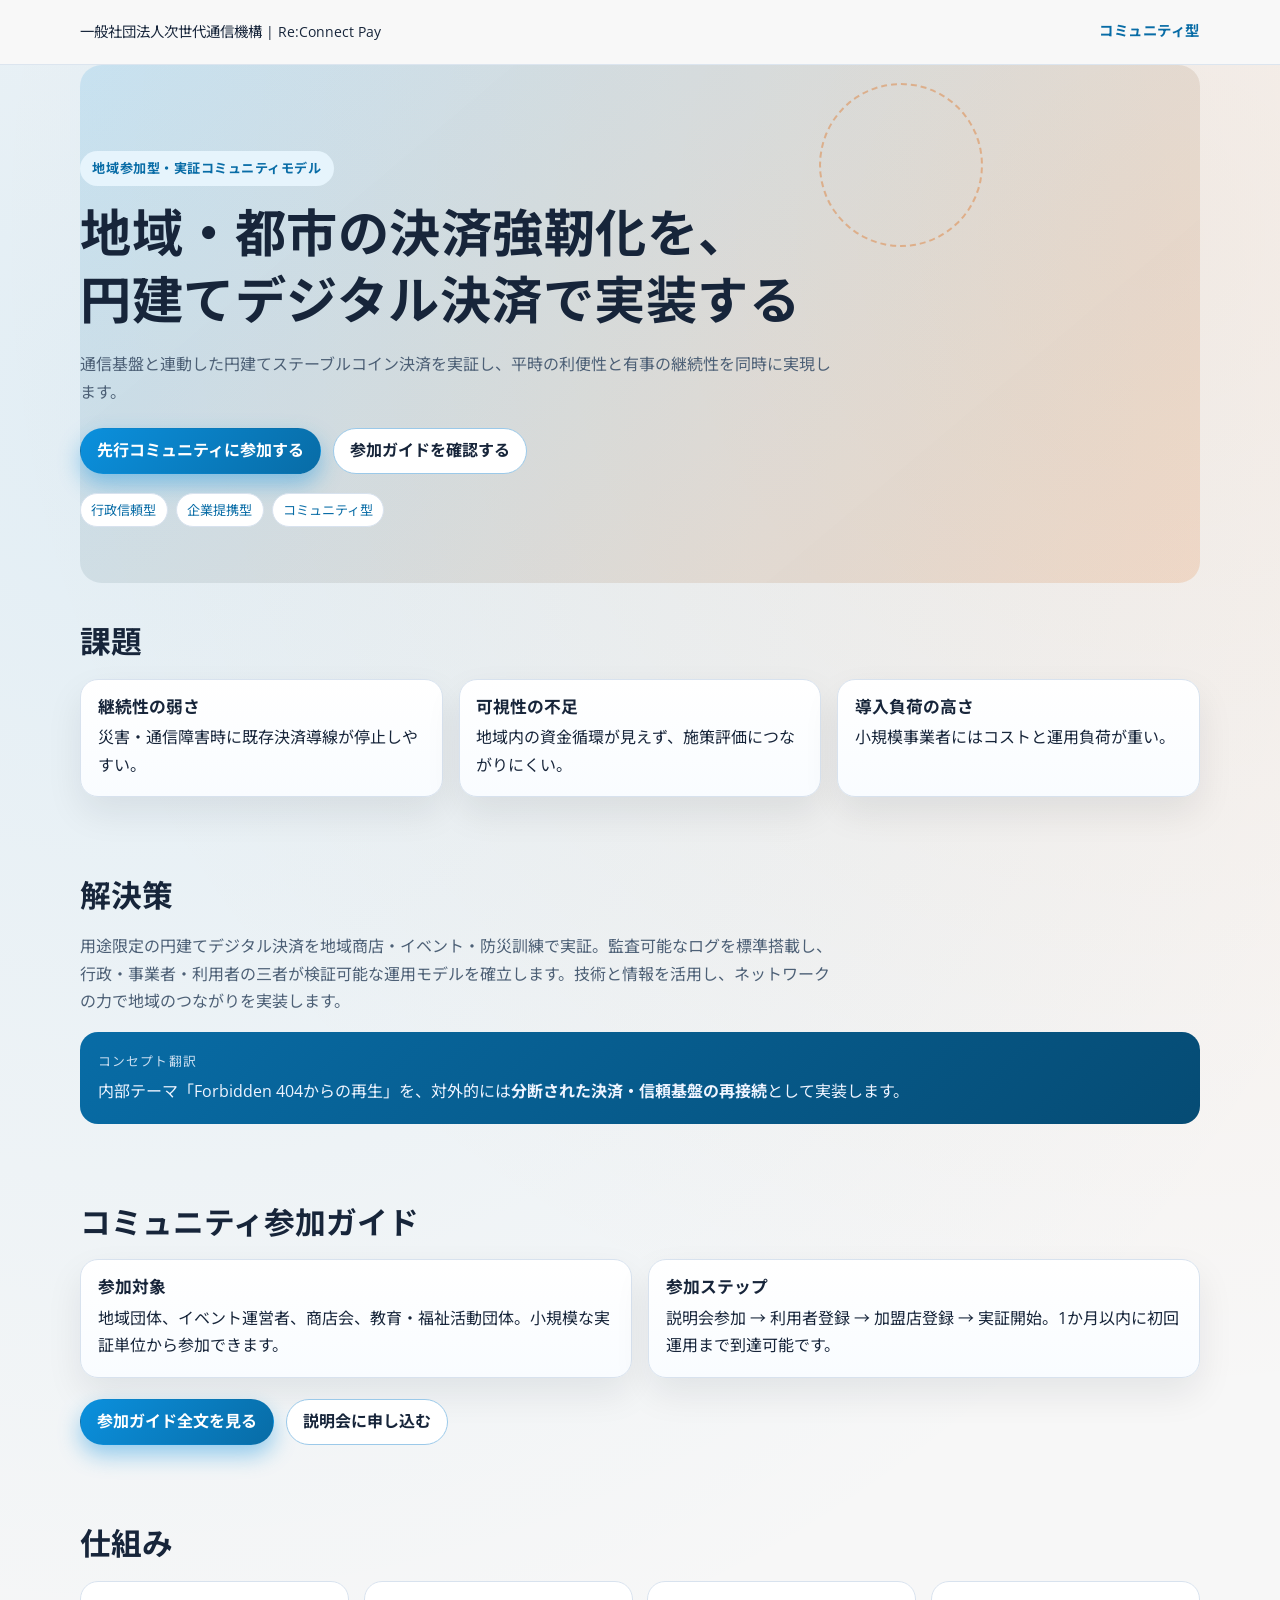
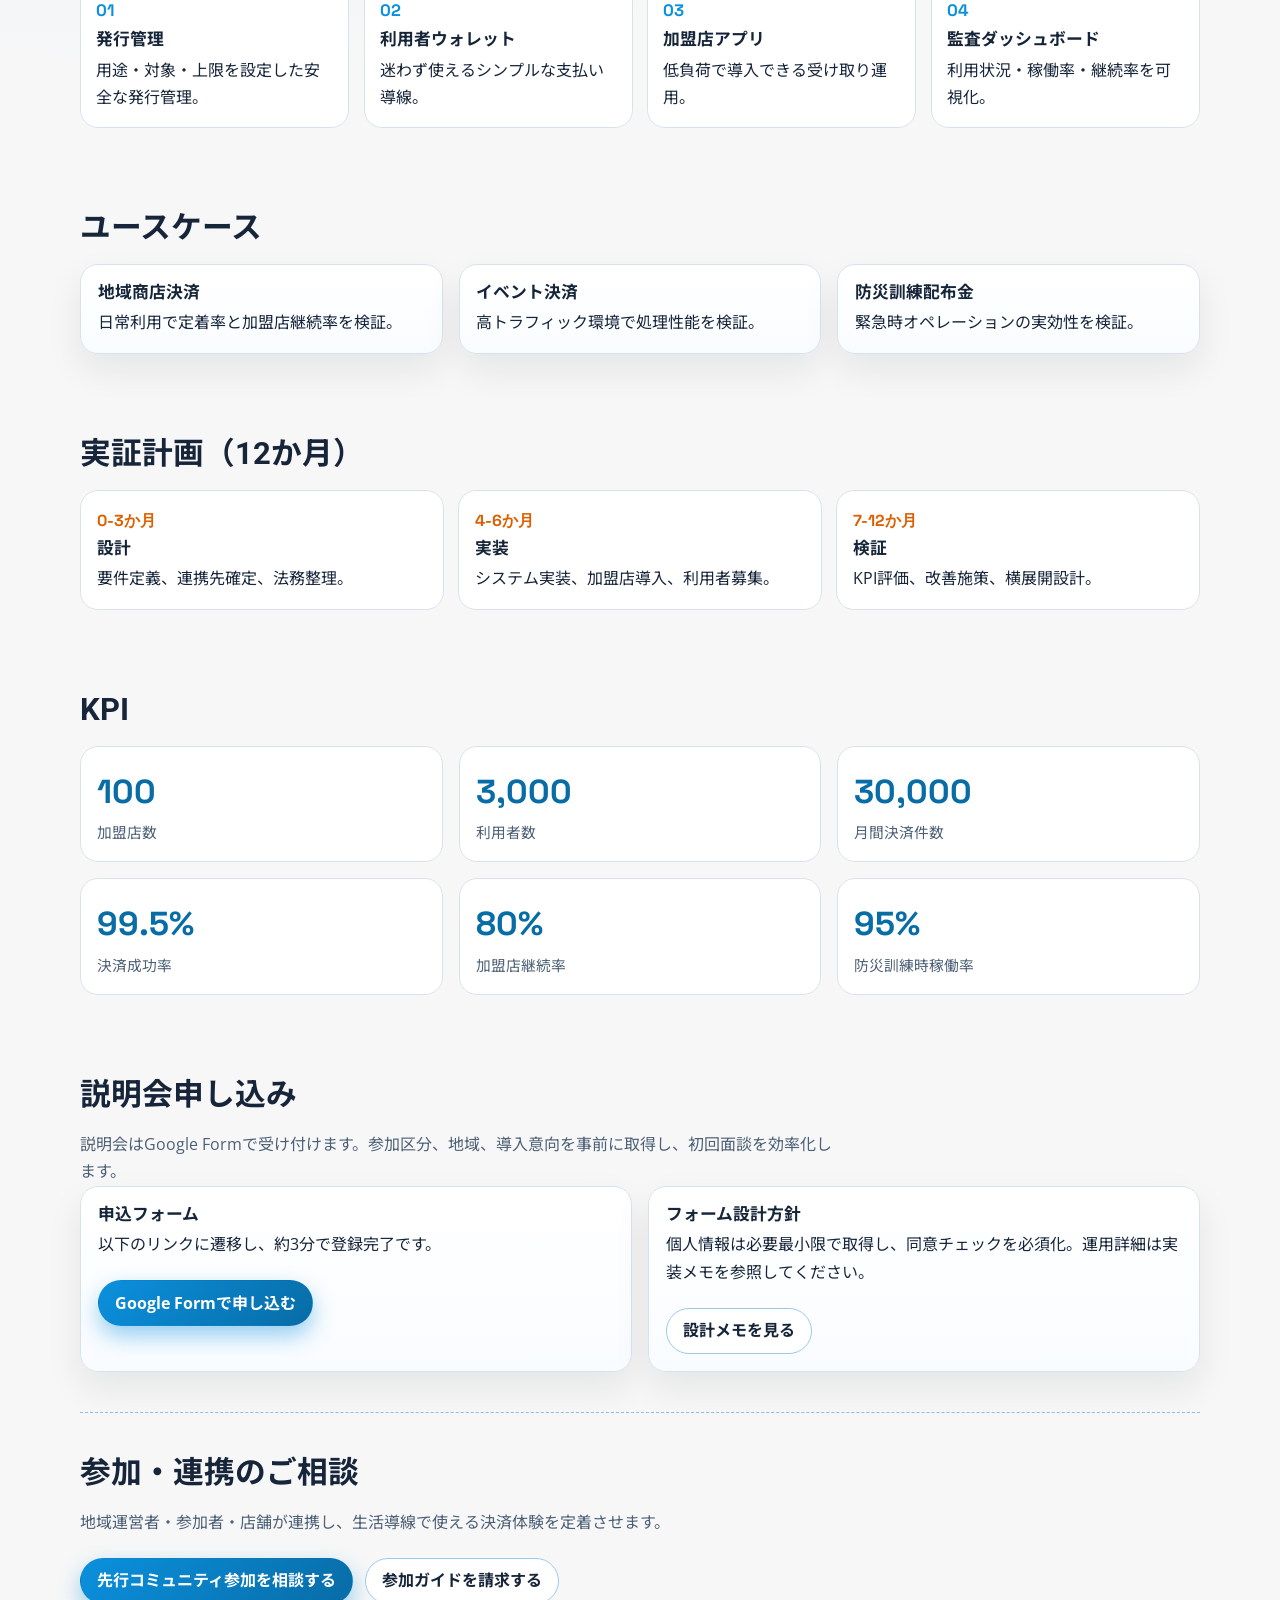
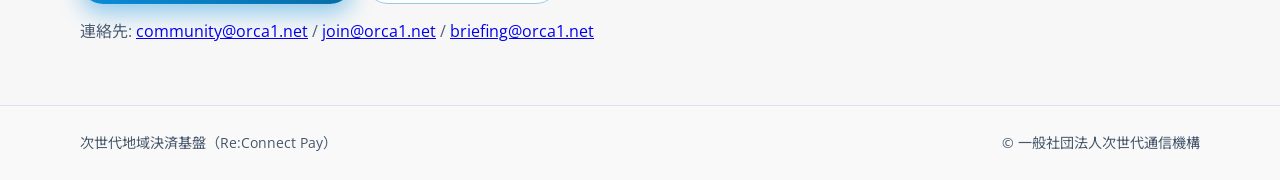
==== commit fcd0b1fe: "Add community guide, orca1 mail routes, and Google Form onboarding flow" ====
--- a/web/lp/index.html
+++ b/web/lp/index.html
@@ -66,6 +66,10 @@
             <p>説明会参加 → 利用者登録 → 加盟店登録 → 実証開始。1か月以内に初回運用まで到達可能です。</p>
           </article>
         </div>
+        <div class="cta-row">
+          <a class="btn primary" href="community-guide.html">参加ガイド全文を見る</a>
+          <a class="btn ghost" href="#briefing">説明会に申し込む</a>
+        </div>
       </section>
 
       <section class="section container fade-up" id="mechanism">
@@ -108,13 +112,40 @@
         </div>
       </section>
 
+      <section class="section container fade-up" id="briefing">
+        <h2>説明会申し込み</h2>
+        <p class="lead">説明会はGoogle Formで受け付けます。参加区分、地域、導入意向を事前に取得し、初回面談を効率化します。</p>
+        <div class="grid two">
+          <article class="card">
+            <h3>申込フォーム</h3>
+            <p>以下のリンクに遷移し、約3分で登録完了です。</p>
+            <div class="cta-row">
+              <a class="btn primary" href="https://forms.gle/REPLACE_WITH_ORCA1_FORM" target="_blank" rel="noopener noreferrer">Google Formで申し込む</a>
+            </div>
+          </article>
+          <article class="card">
+            <h3>フォーム設計方針</h3>
+            <p>個人情報は必要最小限で取得し、同意チェックを必須化。運用詳細は実装メモを参照してください。</p>
+            <div class="cta-row">
+              <a class="btn ghost" href="../../execution/community_briefing_form_design.md">設計メモを見る</a>
+            </div>
+          </article>
+        </div>
+      </section>
+
       <section class="section container contact fade-up" id="contact">
         <h2>参加・連携のご相談</h2>
         <p class="lead">地域運営者・参加者・店舗が連携し、生活導線で使える決済体験を定着させます。</p>
         <div class="cta-row">
-          <a class="btn primary" href="mailto:info@example.org?subject=先行コミュニティ参加相談">先行コミュニティ参加を相談する</a>
-          <a class="btn ghost" href="mailto:info@example.org?subject=参加ガイド請求">参加ガイドを請求する</a>
+          <a class="btn primary" href="mailto:community@orca1.net?subject=先行コミュニティ参加相談">先行コミュニティ参加を相談する</a>
+          <a class="btn ghost" href="mailto:join@orca1.net?subject=参加ガイド請求">参加ガイドを請求する</a>
         </div>
+        <p class="lead" style="margin-top: 0.9rem">
+          連絡先:
+          <a href="mailto:community@orca1.net">community@orca1.net</a> /
+          <a href="mailto:join@orca1.net">join@orca1.net</a> /
+          <a href="mailto:briefing@orca1.net">briefing@orca1.net</a>
+        </p>
       </section>
     </main>
 
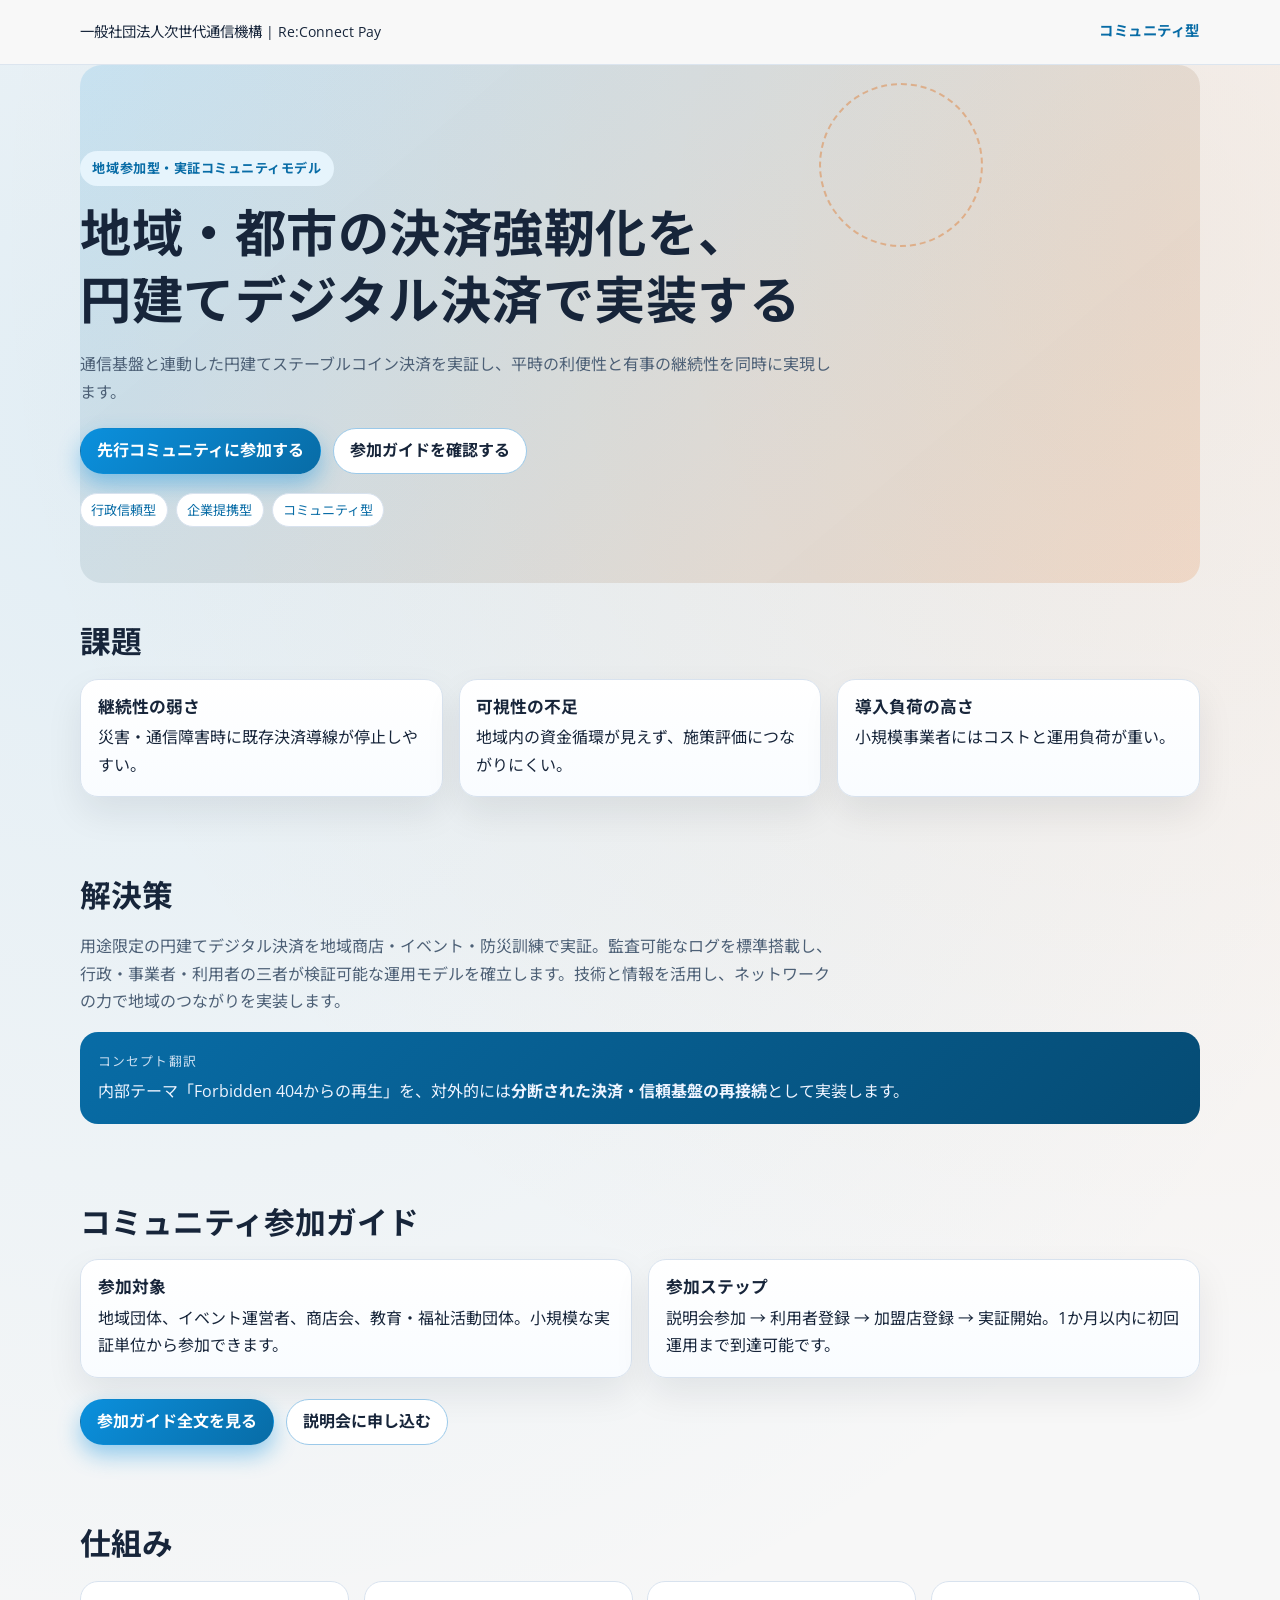
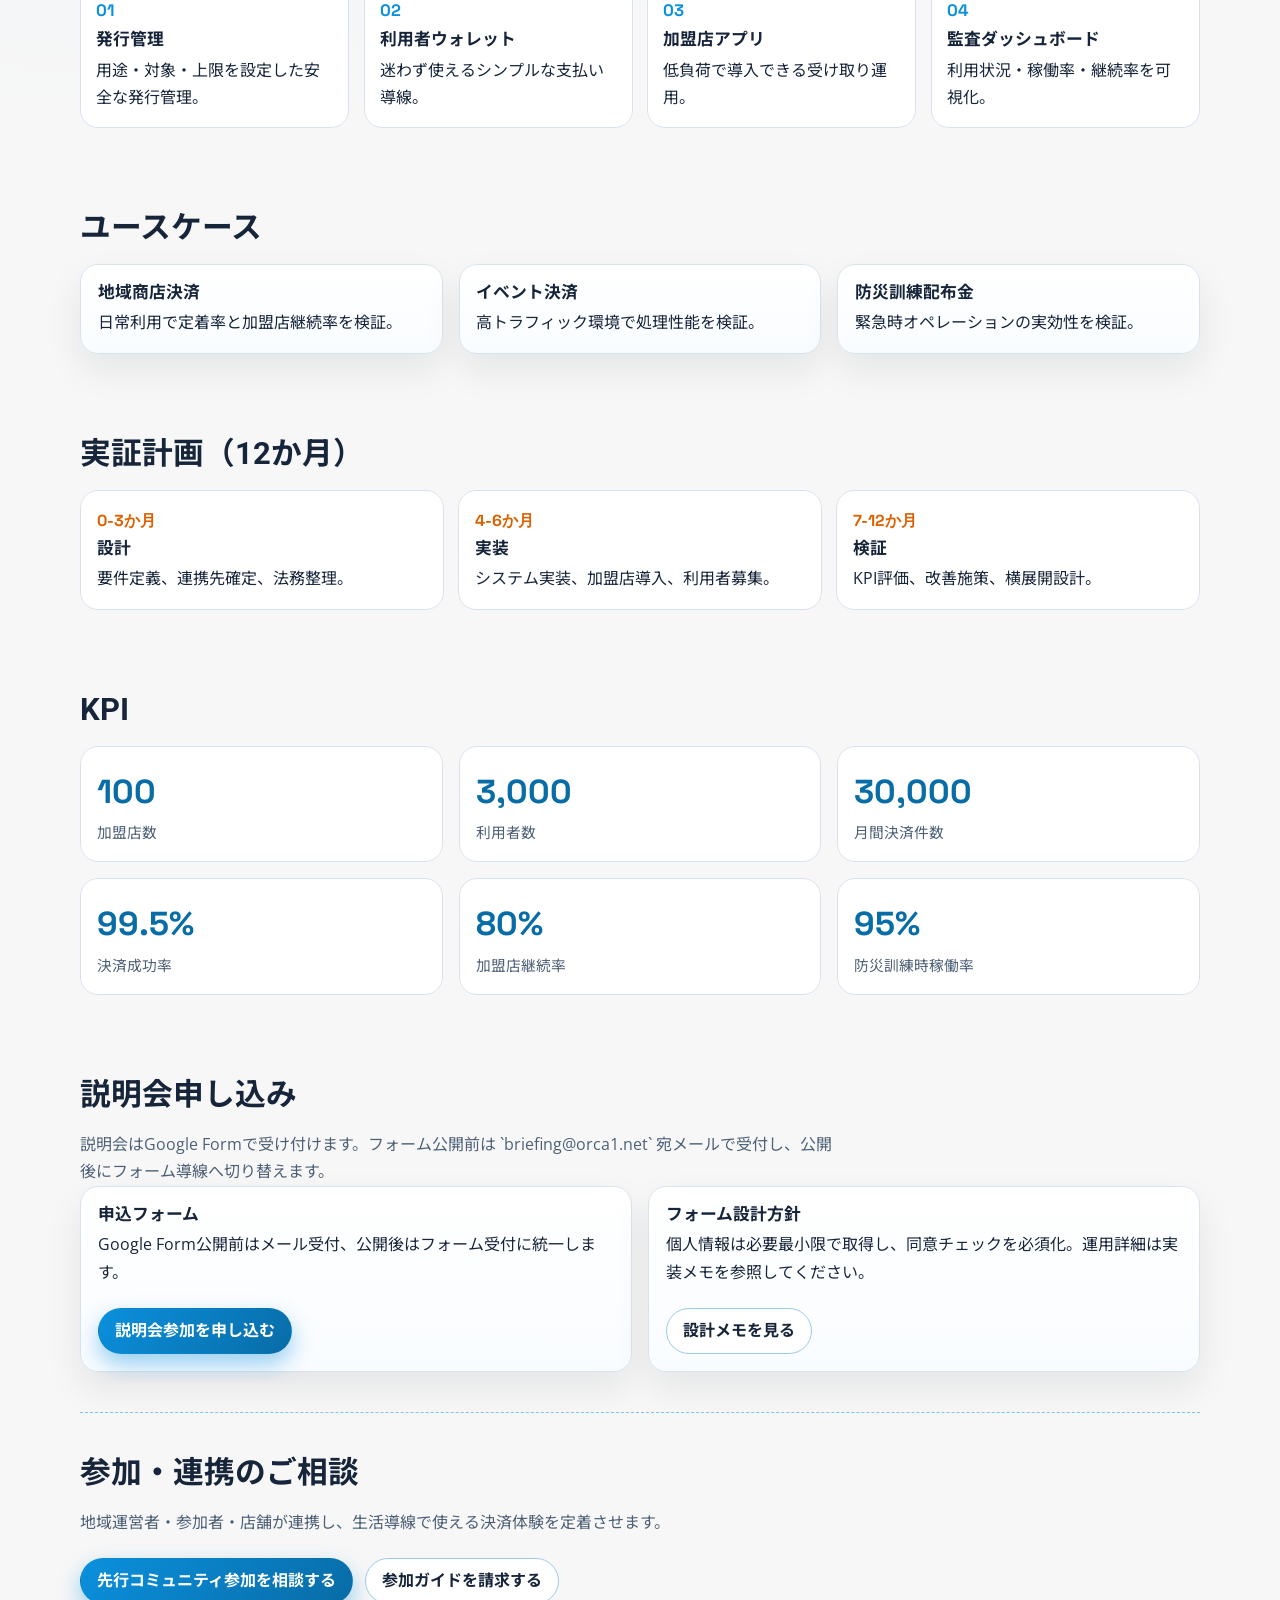
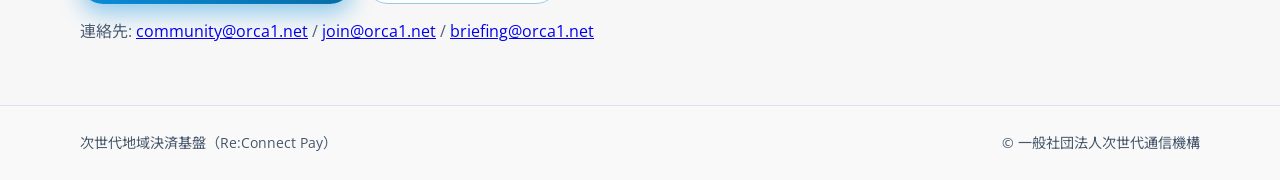
==== commit 40b9f1ed: "Finalize community contact routes and mail-first briefing flow" ====
--- a/web/lp/index.html
+++ b/web/lp/index.html
@@ -114,13 +114,13 @@
 
       <section class="section container fade-up" id="briefing">
         <h2>説明会申し込み</h2>
-        <p class="lead">説明会はGoogle Formで受け付けます。参加区分、地域、導入意向を事前に取得し、初回面談を効率化します。</p>
+        <p class="lead">説明会はGoogle Formで受け付けます。フォーム公開前は `briefing@orca1.net` 宛メールで受付し、公開後にフォーム導線へ切り替えます。</p>
         <div class="grid two">
           <article class="card">
             <h3>申込フォーム</h3>
-            <p>以下のリンクに遷移し、約3分で登録完了です。</p>
+            <p>Google Form公開前はメール受付、公開後はフォーム受付に統一します。</p>
             <div class="cta-row">
-              <a class="btn primary" href="https://forms.gle/REPLACE_WITH_ORCA1_FORM" target="_blank" rel="noopener noreferrer">Google Formで申し込む</a>
+              <a class="btn primary" href="mailto:briefing@orca1.net?subject=説明会参加希望">説明会参加を申し込む</a>
             </div>
           </article>
           <article class="card">
